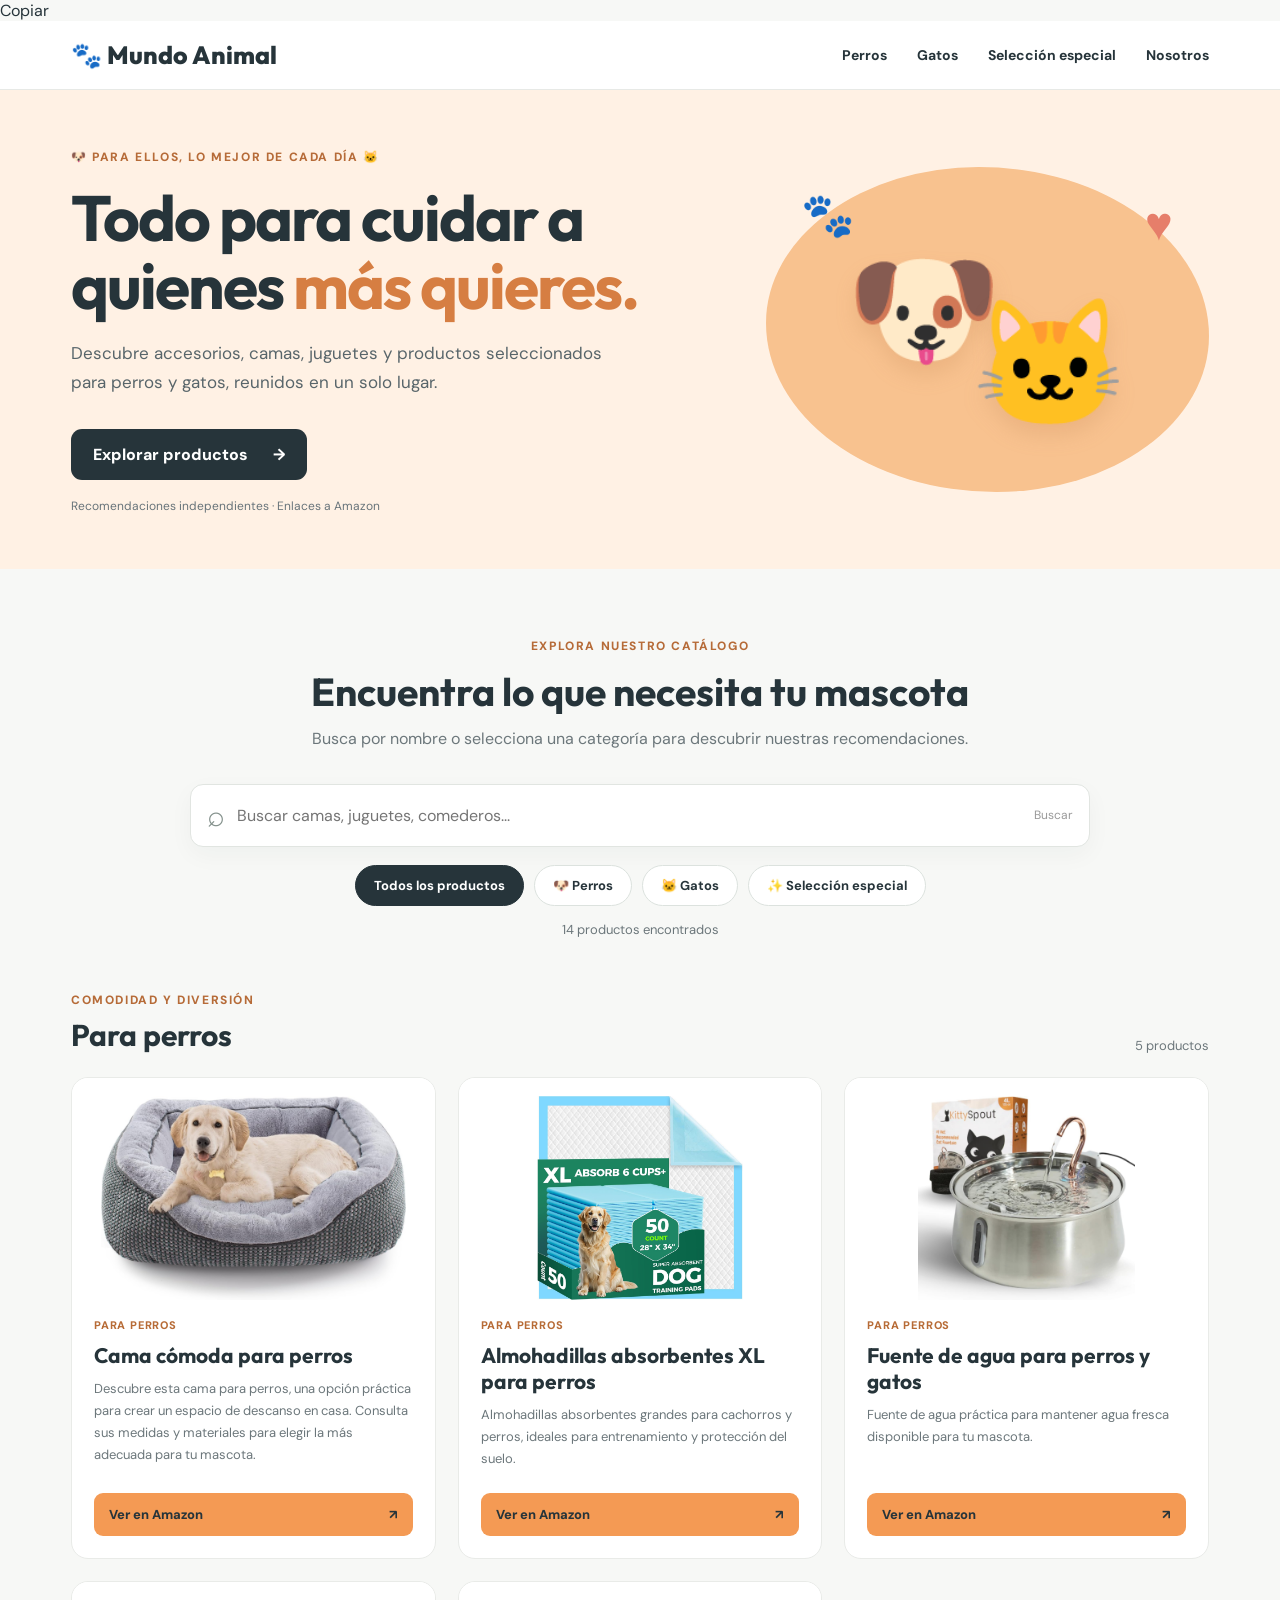
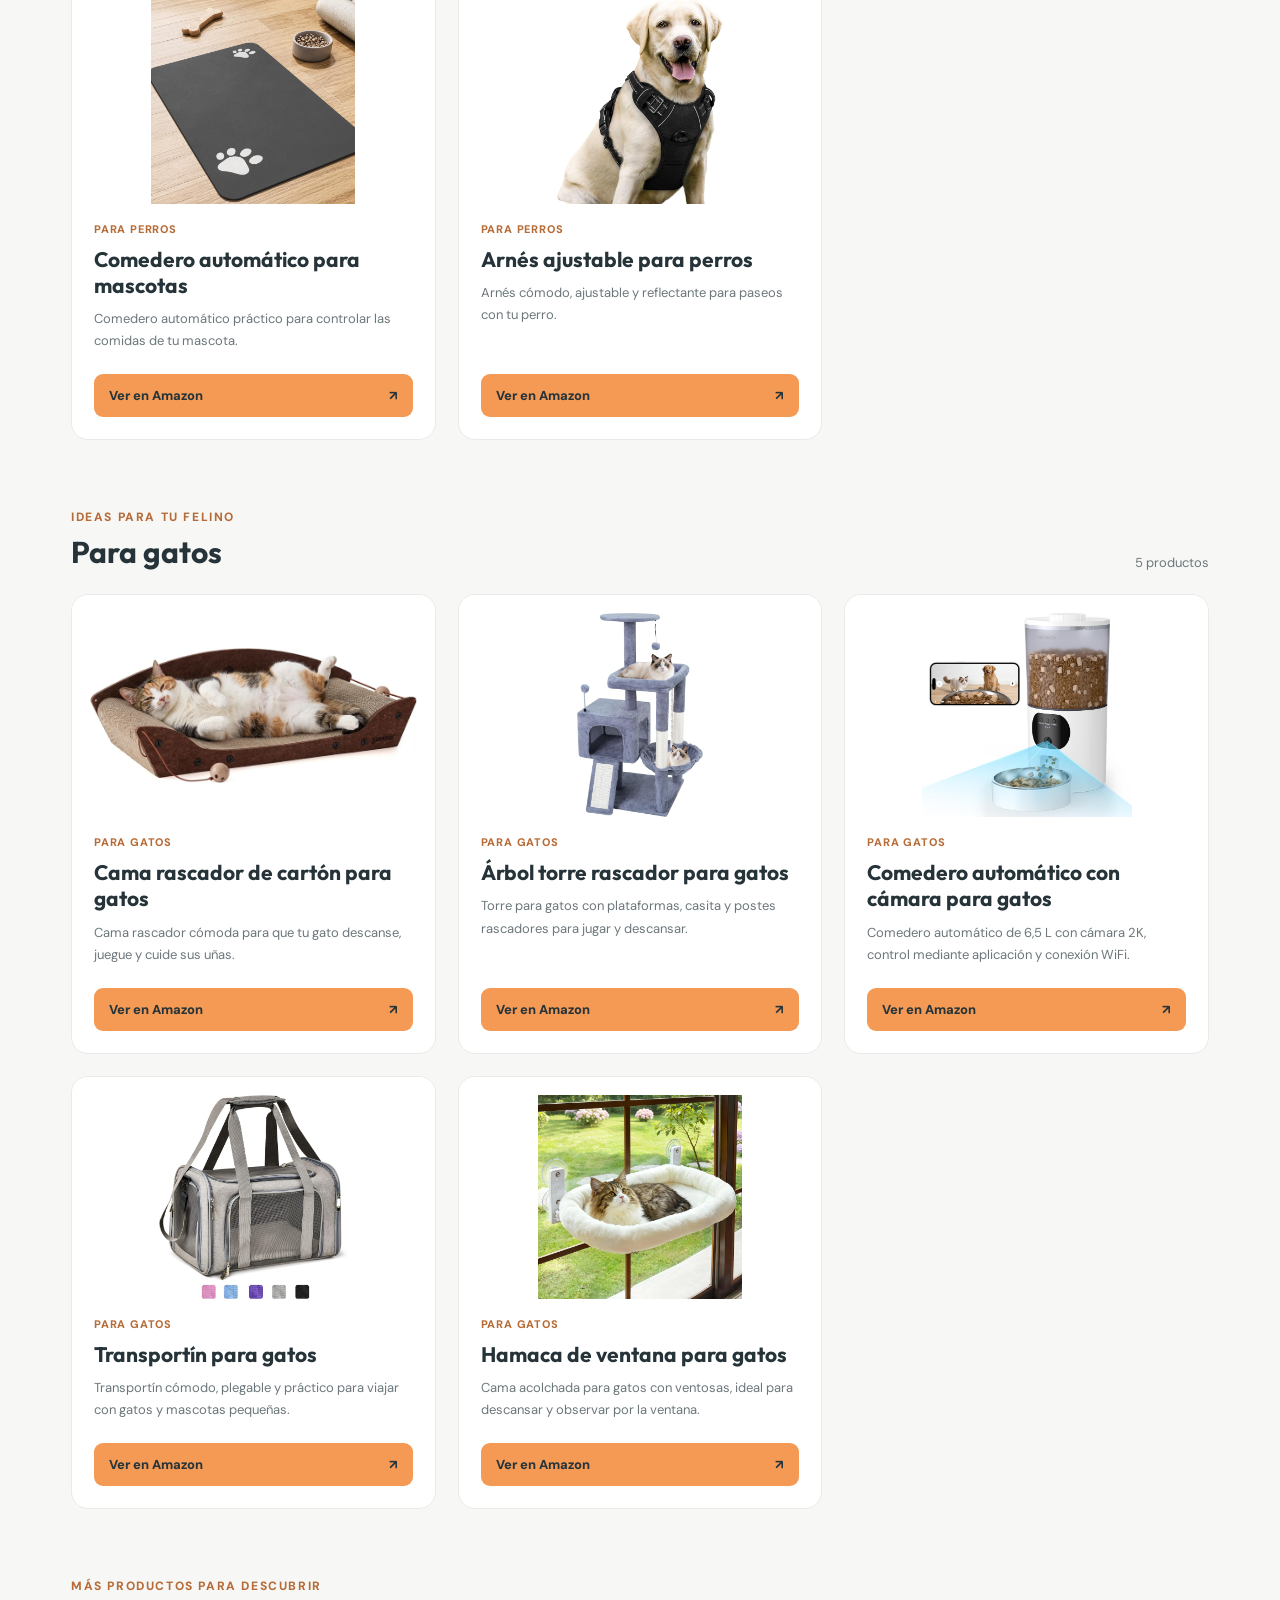
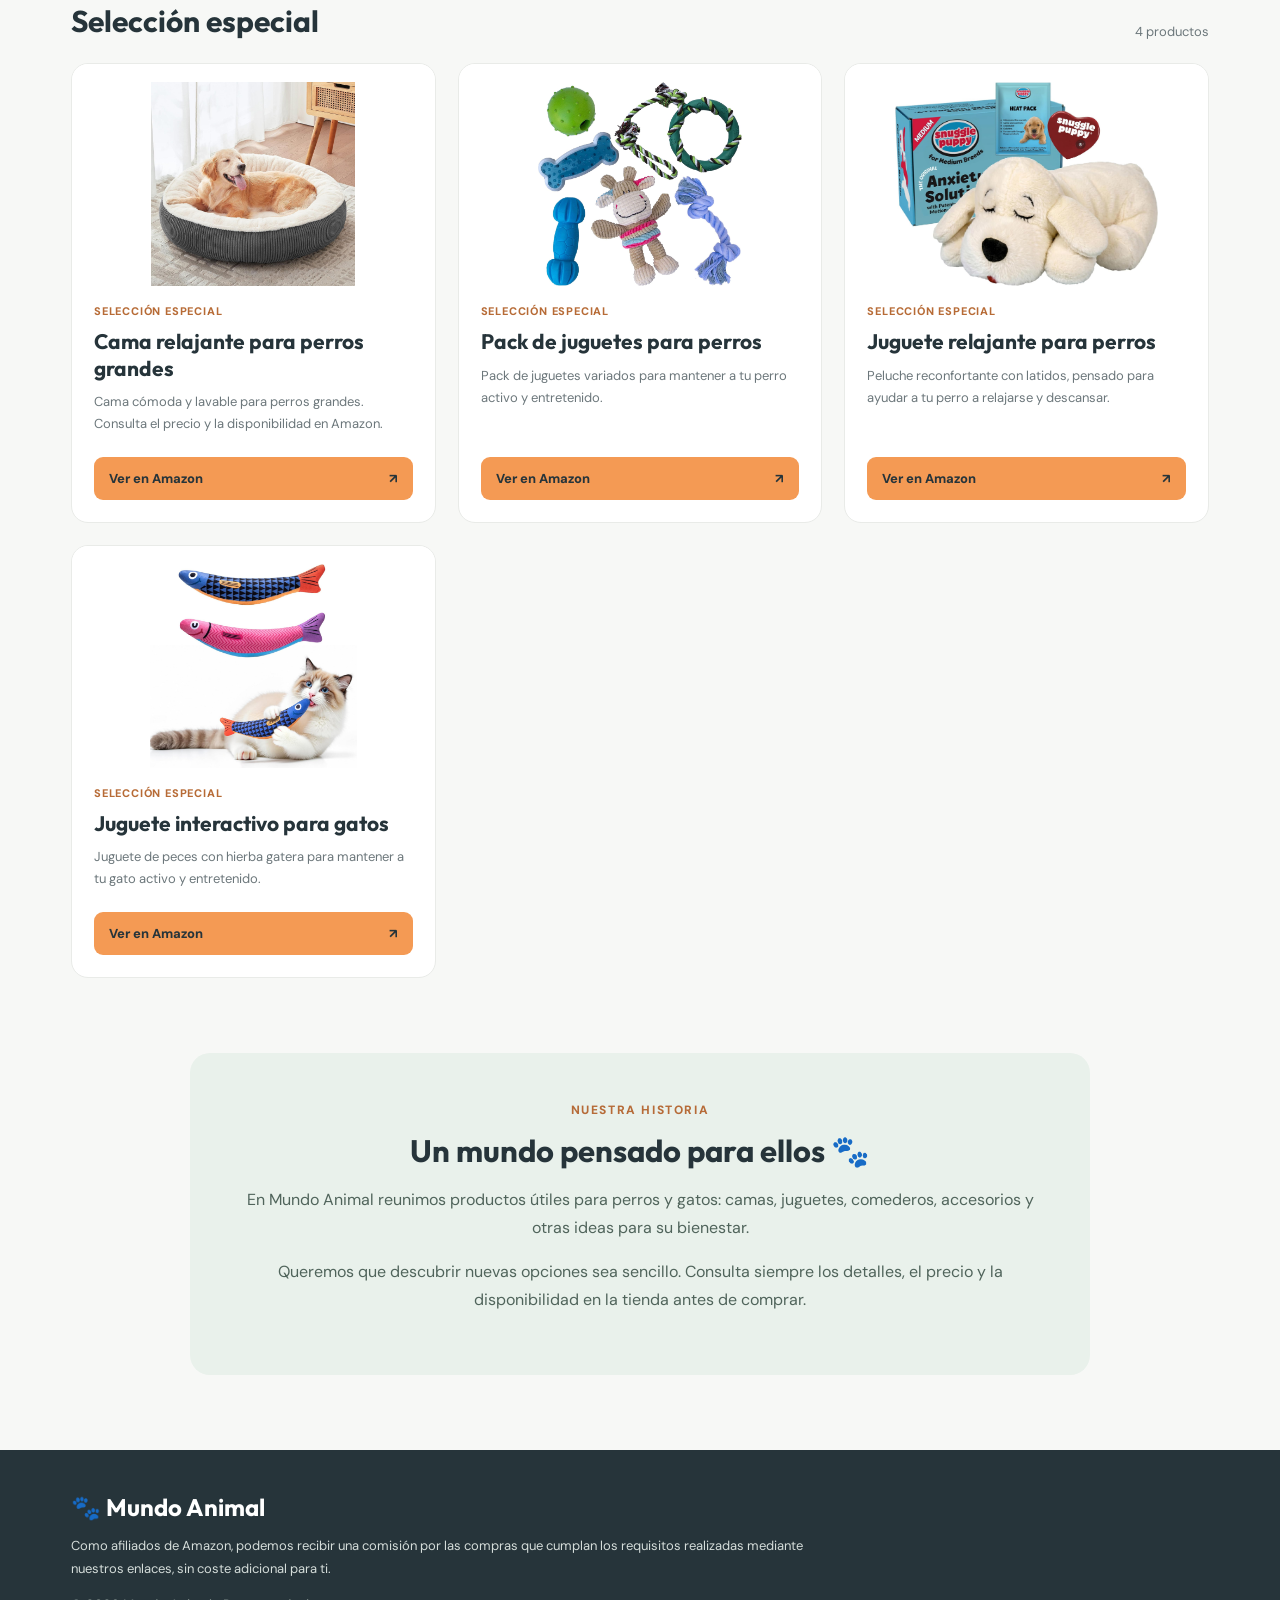
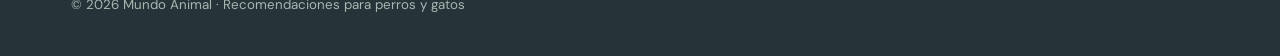
==== index.html @ 99395de1 "Update page title for SEO optimization 6" ====
<!DOCTYPE html>
<html lang="es">
<head>
<meta charset="UTF-8">
<meta name="viewport" content="width=device-width, initial-scale=1.0">
<title>Productos para perros y gatos | Camas, juguetes y accesorios | Mundo Animal</title>
 Copiar
<meta name="robots" content="index, follow">
<meta name="description" content="Mundo Animal: productos recomendados para perros y gatos, accesorios, juguetes, camas y ofertas para mascotas.">
<meta name="google-site-verification" content="ZGW53C4xgLeTNUACWwsv34-fV0DMYqpAunyvZSnNLhA">
<link rel="stylesheet" href="style.css">
<script src="script.js" defer></script>
</head>
<body>
<header class="cabecera"><div class="cabecera-interior"><a class="marca" href="#inicio" aria-label="Mundo Animal, inicio">🐾 <span>Mundo Animal</span></a><nav aria-label="Navegación principal"><a href="#perros">Perros</a><a href="#gatos">Gatos</a><a href="#ofertas">Selección especial</a><a href="#sobre">Nosotros</a></nav></div></header>
<section class="hero" id="inicio"><div class="hero-interior"><div class="hero-texto"><span class="hero-eyebrow">🐶 Para ellos, lo mejor de cada día 🐱</span><h1>Todo para cuidar a quienes <em>más quieres.</em></h1><p>Descubre accesorios, camas, juguetes y productos seleccionados para perros y gatos, reunidos en un solo lugar.</p><a class="boton-principal" href="#catalogo">Explorar productos <span aria-hidden="true">→</span></a><div class="hero-nota">Recomendaciones independientes · Enlaces a Amazon</div></div><div class="hero-arte" aria-hidden="true"><span class="arte-pata">🐾</span><span class="arte-perro">🐶</span><span class="arte-gato">🐱</span><span class="arte-corazon">♥</span></div></div></section>
<main id="catalogo"><div class="intro-catalogo"><span class="sobrelinea">EXPLORA NUESTRO CATÁLOGO</span><h2>Encuentra lo que necesita tu mascota</h2><p>Busca por nombre o selecciona una categoría para descubrir nuestras recomendaciones.</p></div><div class="buscador-productos"><label class="busqueda-caja" for="buscador"><span aria-hidden="true">⌕</span><input id="buscador" type="search" placeholder="Buscar camas, juguetes, comederos..." autocomplete="off"><span class="atajo">Buscar</span></label><div class="filtros" role="group" aria-label="Filtrar productos"><button type="button" class="activo" data-filtro="todos" aria-pressed="true">Todos los productos</button><button type="button" data-filtro="perros" aria-pressed="false">🐶 Perros</button><button type="button" data-filtro="gatos" aria-pressed="false">🐱 Gatos</button><button type="button" data-filtro="ofertas" aria-pressed="false">✨ Selección especial</button></div><p class="resultados" id="resultados" aria-live="polite"></p></div><div id="sin-resultados" class="sin-resultados" hidden><strong>No encontramos productos con esa búsqueda.</strong><p>Prueba otra palabra o selecciona «Todos los productos».</p></div>
<section id="perros" class="catalogo-seccion"><div class="seccion-titulo"><div><span class="sobrelinea">Comodidad y diversión</span><h2>Para perros</h2></div><span class="seccion-cantidad">5 productos</span></div><div class="productos"><article class="producto" data-categoria="perros"><div class="producto-imagen"><img src="71UWPGl3COL._AC_SL1500_.jpg" alt="Cama cómoda para perros" loading="lazy"></div><div class="producto-contenido"><span class="etiqueta">Para perros</span><h3>Cama cómoda para perros</h3><p>Descubre esta cama para perros, una opción práctica para crear un espacio de descanso en casa. Consulta sus medidas y materiales para elegir la más adecuada para tu mascota.</p><a class="producto-enlace" href="https://link.amazon/B0eOrAv46" target="_blank" rel="noopener noreferrer nofollow sponsored">Ver en Amazon <span aria-hidden="true">↗</span></a></div></article>
<article class="producto" data-categoria="perros"><div class="producto-imagen"><img src="almohadillas-perro.jpg" alt="Almohadillas absorbentes XL para perros" loading="lazy"></div><div class="producto-contenido"><span class="etiqueta">Para perros</span><h3>Almohadillas absorbentes XL para perros</h3><p>Almohadillas absorbentes grandes para cachorros y perros, ideales para entrenamiento y protección del suelo.</p><a class="producto-enlace" href="https://link.amazon/B043RqDm8" target="_blank" rel="noopener noreferrer nofollow sponsored">Ver en Amazon <span aria-hidden="true">↗</span></a></div></article>
<article class="producto" data-categoria="perros"><div class="producto-imagen"><img src="fuente-agua.jpg" alt="Fuente de agua para perros y gatos" loading="lazy"></div><div class="producto-contenido"><span class="etiqueta">Para perros</span><h3>Fuente de agua para perros y gatos</h3><p>Fuente de agua práctica para mantener agua fresca disponible para tu mascota.</p><a class="producto-enlace" href="https://link.amazon/B0igBmXQq" target="_blank" rel="noopener noreferrer nofollow sponsored">Ver en Amazon <span aria-hidden="true">↗</span></a></div></article>
<article class="producto" data-categoria="perros"><div class="producto-imagen"><img src="comedero-automatico.jpg" alt="Comedero automático para mascotas" loading="lazy"></div><div class="producto-contenido"><span class="etiqueta">Para perros</span><h3>Comedero automático para mascotas</h3><p>Comedero automático práctico para controlar las comidas de tu mascota.</p><a class="producto-enlace" href="https://link.amazon/B0bk8J5Bl" target="_blank" rel="noopener noreferrer nofollow sponsored">Ver en Amazon <span aria-hidden="true">↗</span></a></div></article>
<article class="producto" data-categoria="perros"><div class="producto-imagen"><img src="arnes-perro.jpg" alt="Arnés ajustable para perros" loading="lazy"></div><div class="producto-contenido"><span class="etiqueta">Para perros</span><h3>Arnés ajustable para perros</h3><p>Arnés cómodo, ajustable y reflectante para paseos con tu perro.</p><a class="producto-enlace" href="https://link.amazon/B0dNyQcT6" target="_blank" rel="noopener noreferrer nofollow sponsored">Ver en Amazon <span aria-hidden="true">↗</span></a></div></article></div></section>
<section id="gatos" class="catalogo-seccion"><div class="seccion-titulo"><div><span class="sobrelinea">Ideas para tu felino</span><h2>Para gatos</h2></div><span class="seccion-cantidad">5 productos</span></div><div class="productos"><article class="producto" data-categoria="gatos"><div class="producto-imagen"><img src="rascador-gato.jpg" alt="Cama rascador de cartón para gatos" loading="lazy"></div><div class="producto-contenido"><span class="etiqueta">Para gatos</span><h3>Cama rascador de cartón para gatos</h3><p>Cama rascador cómoda para que tu gato descanse, juegue y cuide sus uñas.</p><a class="producto-enlace" href="https://www.amazon.com/dp/B0F8B4TSG2?tag=mundoanimalwe-20" target="_blank" rel="noopener noreferrer nofollow sponsored">Ver en Amazon <span aria-hidden="true">↗</span></a></div></article>
<article class="producto" data-categoria="gatos"><div class="producto-imagen"><img src="torre-gato.jpg" alt="Árbol torre rascador para gatos" loading="lazy"></div><div class="producto-contenido"><span class="etiqueta">Para gatos</span><h3>Árbol torre rascador para gatos</h3><p>Torre para gatos con plataformas, casita y postes rascadores para jugar y descansar.</p><a class="producto-enlace" href="https://link.amazon/B07SmdQe1" target="_blank" rel="noopener noreferrer nofollow sponsored">Ver en Amazon <span aria-hidden="true">↗</span></a></div></article>
<article class="producto" data-categoria="gatos"><div class="producto-imagen"><img src="comedero-camara.jpg" alt="Comedero automático con cámara para gatos" loading="lazy"></div><div class="producto-contenido"><span class="etiqueta">Para gatos</span><h3>Comedero automático con cámara para gatos</h3><p>Comedero automático de 6,5 L con cámara 2K, control mediante aplicación y conexión WiFi.</p><a class="producto-enlace" href="https://link.amazon/B0eqc5LRF" target="_blank" rel="noopener noreferrer nofollow sponsored">Ver en Amazon <span aria-hidden="true">↗</span></a></div></article>
<article class="producto" data-categoria="gatos"><div class="producto-imagen"><img src="Transportín para gatos.jpg" alt="Transportín para gatos" loading="lazy"></div><div class="producto-contenido"><span class="etiqueta">Para gatos</span><h3>Transportín para gatos</h3><p>Transportín cómodo, plegable y práctico para viajar con gatos y mascotas pequeñas.</p><a class="producto-enlace" href="https://link.amazon/B0a7KFEde" target="_blank" rel="noopener noreferrer nofollow sponsored">Ver en Amazon <span aria-hidden="true">↗</span></a></div></article>
<article class="producto" data-categoria="gatos"><div class="producto-imagen"><img src="AMOSIJOY_Percha_para_gatos.jpg" alt="Hamaca de ventana para gatos" loading="lazy"></div><div class="producto-contenido"><span class="etiqueta">Para gatos</span><h3>Hamaca de ventana para gatos</h3><p>Cama acolchada para gatos con ventosas, ideal para descansar y observar por la ventana.</p><a class="producto-enlace" href="https://link.amazon/B04p9nhVA" target="_blank" rel="noopener noreferrer nofollow sponsored">Ver en Amazon <span aria-hidden="true">↗</span></a></div></article></div></section>
<section id="ofertas" class="catalogo-seccion"><div class="seccion-titulo"><div><span class="sobrelinea">Más productos para descubrir</span><h2>Selección especial</h2></div><span class="seccion-cantidad">4 productos</span></div><div class="productos"><article class="producto" data-categoria="ofertas"><div class="producto-imagen"><img src="oferta-cama-perro.jpg" alt="Cama relajante para perros grandes" loading="lazy"></div><div class="producto-contenido"><span class="etiqueta">Selección especial</span><h3>Cama relajante para perros grandes</h3><p>Cama cómoda y lavable para perros grandes. Consulta el precio y la disponibilidad en Amazon.</p><a class="producto-enlace" href="https://link.amazon/B03oeMdpt" target="_blank" rel="noopener noreferrer nofollow sponsored">Ver en Amazon <span aria-hidden="true">↗</span></a></div></article>
<article class="producto" data-categoria="ofertas"><div class="producto-imagen"><img src="oferta-2.jpg" alt="Pack de juguetes para perros" loading="lazy"></div><div class="producto-contenido"><span class="etiqueta">Selección especial</span><h3>Pack de juguetes para perros</h3><p>Pack de juguetes variados para mantener a tu perro activo y entretenido.</p><a class="producto-enlace" href="https://link.amazon/B03WRQx34" target="_blank" rel="noopener noreferrer nofollow sponsored">Ver en Amazon <span aria-hidden="true">↗</span></a></div></article>
<article class="producto" data-categoria="ofertas"><div class="producto-imagen"><img src="juguete-relajante-perro.jpg" alt="Juguete relajante para perros" loading="lazy"></div><div class="producto-contenido"><span class="etiqueta">Selección especial</span><h3>Juguete relajante para perros</h3><p>Peluche reconfortante con latidos, pensado para ayudar a tu perro a relajarse y descansar.</p><a class="producto-enlace" href="https://link.amazon/B0eAyB4AI" target="_blank" rel="noopener noreferrer nofollow sponsored">Ver en Amazon <span aria-hidden="true">↗</span></a></div></article>
<article class="producto" data-categoria="ofertas"><div class="producto-imagen"><img src="juguete-peces-gato.jpg" alt="Juguete interactivo para gatos" loading="lazy"></div><div class="producto-contenido"><span class="etiqueta">Selección especial</span><h3>Juguete interactivo para gatos</h3><p>Juguete de peces con hierba gatera para mantener a tu gato activo y entretenido.</p><a class="producto-enlace" href="https://link.amazon/B0hUN5H7m" target="_blank" rel="noopener noreferrer nofollow sponsored">Ver en Amazon <span aria-hidden="true">↗</span></a></div></article></div></section>
<section id="sobre" class="sobre"><span class="sobrelinea">NUESTRA HISTORIA</span><h2>Un mundo pensado para ellos 🐾</h2><p>En Mundo Animal reunimos productos útiles para perros y gatos: camas, juguetes, comederos, accesorios y otras ideas para su bienestar.</p><p>Queremos que descubrir nuevas opciones sea sencillo. Consulta siempre los detalles, el precio y la disponibilidad en la tienda antes de comprar.</p></section></main>
<footer><div class="pie-interior"><strong>🐾 Mundo Animal</strong><p>Como afiliados de Amazon, podemos recibir una comisión por las compras que cumplan los requisitos realizadas mediante nuestros enlaces, sin coste adicional para ti.</p><small>© 2026 Mundo Animal · Recomendaciones para perros y gatos</small></div></footer>
</body></html>
---- style.css ----
@import url('https://fonts.googleapis.com/css2?family=DM+Sans:wght@400;500;600;700;800&family=Outfit:wght@400;500;600;700;800&display=swap');
:root{--naranja:#f49a54;--oscuro:#26343a;--muted:#6c777b;--fondo:#f7f8f6;--linea:#e7e9e6;--verde:#315e50}*{box-sizing:border-box}html{scroll-behavior:smooth}body{margin:0;font-family:'DM Sans',Arial,sans-serif;background:var(--fondo);color:var(--oscuro)}a{color:inherit}.cabecera{background:#fff;border-bottom:1px solid var(--linea);position:sticky;top:0;z-index:20}.cabecera-interior{max-width:1190px;margin:auto;padding:18px 26px;display:flex;align-items:center;justify-content:space-between;gap:20px}.marca{text-decoration:none;font-family:Outfit,Arial,sans-serif;font-size:25px;font-weight:800;white-space:nowrap}.cabecera nav{display:flex;gap:30px;flex-wrap:wrap}.cabecera nav a{text-decoration:none;font-size:14px;font-weight:700}.cabecera nav a:hover{color:#c86e32}.hero{background:#fff1e4;overflow:hidden}.hero-interior{max-width:1190px;margin:auto;min-height:440px;padding:55px 26px;display:grid;grid-template-columns:1.2fr .8fr;align-items:center;gap:30px}.hero-eyebrow,.sobrelinea{color:#b66b38;font-size:12px;font-weight:800;letter-spacing:1.6px;text-transform:uppercase}.hero h1{font-family:Outfit,Arial,sans-serif;font-size:clamp(40px,5vw,66px);line-height:1.07;letter-spacing:-2px;margin:18px 0}.hero h1 em{color:#d67e42;font-style:normal}.hero-texto>p{font-size:17px;line-height:1.7;color:#58656a;max-width:570px}.boton-principal{display:inline-flex;gap:25px;align-items:center;background:var(--oscuro);color:#fff;text-decoration:none;padding:15px 22px;border-radius:11px;font-weight:800;margin-top:15px}.boton-principal:hover{background:var(--verde)}.hero-nota{font-size:12px;color:#68747a;margin-top:18px}.hero-arte{height:325px;position:relative;border-radius:48% 52% 48% 52%;background:#f8c28f;display:flex;justify-content:center;align-items:center}.arte-perro,.arte-gato{font-size:125px;filter:drop-shadow(0 12px 10px #bd7c4b33)}.arte-gato{margin-left:-30px;transform:translateY(35px)}.arte-perro{transform:translateY(-20px)}.arte-pata{position:absolute;left:35px;top:20px;font-size:43px}.arte-corazon{position:absolute;right:36px;top:26px;font-size:47px;color:#e67e6a}main{max-width:1190px;padding:65px 26px 75px;margin:auto}.intro-catalogo{text-align:center}.intro-catalogo h2{font-family:Outfit,Arial,sans-serif;font-size:clamp(28px,4vw,39px);margin:12px 0}.intro-catalogo p{color:var(--muted);margin:0}.buscador-productos{max-width:900px;margin:35px auto 50px}.busqueda-caja{display:flex;align-items:center;gap:12px;padding:8px 16px;background:#fff;border:1px solid #e1e5e1;border-radius:13px;box-shadow:0 8px 24px #26343a0a}.busqueda-caja>span:first-child{font-size:30px;color:#84918c}.busqueda-caja input{flex:1;min-width:0;border:0;outline:0;font:inherit;padding:12px 0;color:var(--oscuro);background:transparent}.busqueda-caja:focus-within{outline:2px solid #f3ae79}.atajo{font-size:12px;color:#999}.filtros{display:flex;justify-content:center;flex-wrap:wrap;gap:10px;margin-top:18px}.filtros button{border:1px solid #dce2de;background:#fff;border-radius:100px;padding:11px 18px;cursor:pointer;font:700 13px 'DM Sans',Arial,sans-serif;color:var(--oscuro)}.filtros button:hover,.filtros button.activo{background:var(--oscuro);border-color:var(--oscuro);color:white}.resultados{text-align:center;color:var(--muted);font-size:13px;margin:15px 0 0}.catalogo-seccion{margin:50px 0 65px;scroll-margin-top:100px}.seccion-titulo{display:flex;justify-content:space-between;align-items:end;gap:15px;margin-bottom:23px}.seccion-titulo h2{font-family:Outfit,Arial,sans-serif;font-size:30px;margin:7px 0 0}.seccion-cantidad{font-size:13px;color:var(--muted)}.productos{display:grid;grid-template-columns:repeat(3,minmax(0,1fr));gap:22px}.producto{min-width:0;background:#fff;border:1px solid #e9ebe8;border-radius:17px;overflow:hidden;display:flex;flex-direction:column;transition:transform .2s,box-shadow .2s}.producto:hover{transform:translateY(-4px);box-shadow:0 14px 32px #26343a13}.producto-imagen{height:240px;padding:18px;background:#fff;display:flex;align-items:center;justify-content:center}.producto-imagen img{width:100%;height:100%;object-fit:contain}.producto-contenido{padding:0 22px 22px;display:flex;flex-direction:column;flex:1}.etiqueta{font-size:11px;font-weight:800;color:#b76b36;text-transform:uppercase;letter-spacing:.8px}.producto h3{font-family:Outfit,Arial,sans-serif;font-size:21px;line-height:1.25;margin:10px 0}.producto p{font-size:13px;line-height:1.7;color:var(--muted);flex:1;margin:0 0 22px}.producto-enlace{background:var(--naranja);color:#26343a;text-decoration:none;border-radius:9px;padding:13px 15px;font-size:13px;font-weight:800;display:flex;justify-content:space-between;align-items:center}.producto-enlace:hover{background:#e68c47}.sin-resultados{text-align:center;background:#fff;padding:35px;border-radius:14px;margin-bottom:25px}.sin-resultados p{color:var(--muted)}[hidden]{display:none!important}.sobre{scroll-margin-top:110px;background:#e9f1eb;border-radius:20px;padding:45px;max-width:900px;margin:75px auto 0;text-align:center}.sobre h2{font-family:Outfit,Arial,sans-serif;font-size:31px;margin:12px 0}.sobre p{line-height:1.75;color:#50645b}footer{background:#26343a;color:#fff}.pie-interior{max-width:1190px;margin:auto;padding:42px 26px}.pie-interior strong{font-family:Outfit,Arial,sans-serif;font-size:24px}.pie-interior p{max-width:750px;color:#d5ddda;font-size:13px;line-height:1.7}.pie-interior small{color:#a8b6b0}@media(max-width:850px){.productos{grid-template-columns:repeat(2,minmax(0,1fr))}.hero-interior{grid-template-columns:1fr}.hero-arte{display:none}.cabecera-interior{flex-direction:column}.cabecera nav{justify-content:center;gap:15px}}@media(max-width:580px){main{padding:45px 17px}.productos{grid-template-columns:1fr}.hero-interior{padding:48px 22px;min-height:0}.hero h1{letter-spacing:-1px}.cabecera-interior{padding:16px}.cabecera nav a{font-size:12px}.seccion-titulo h2{font-size:25px}.producto-imagen{height:245px}.sobre{padding:30px 20px}.atajo{display:none}}
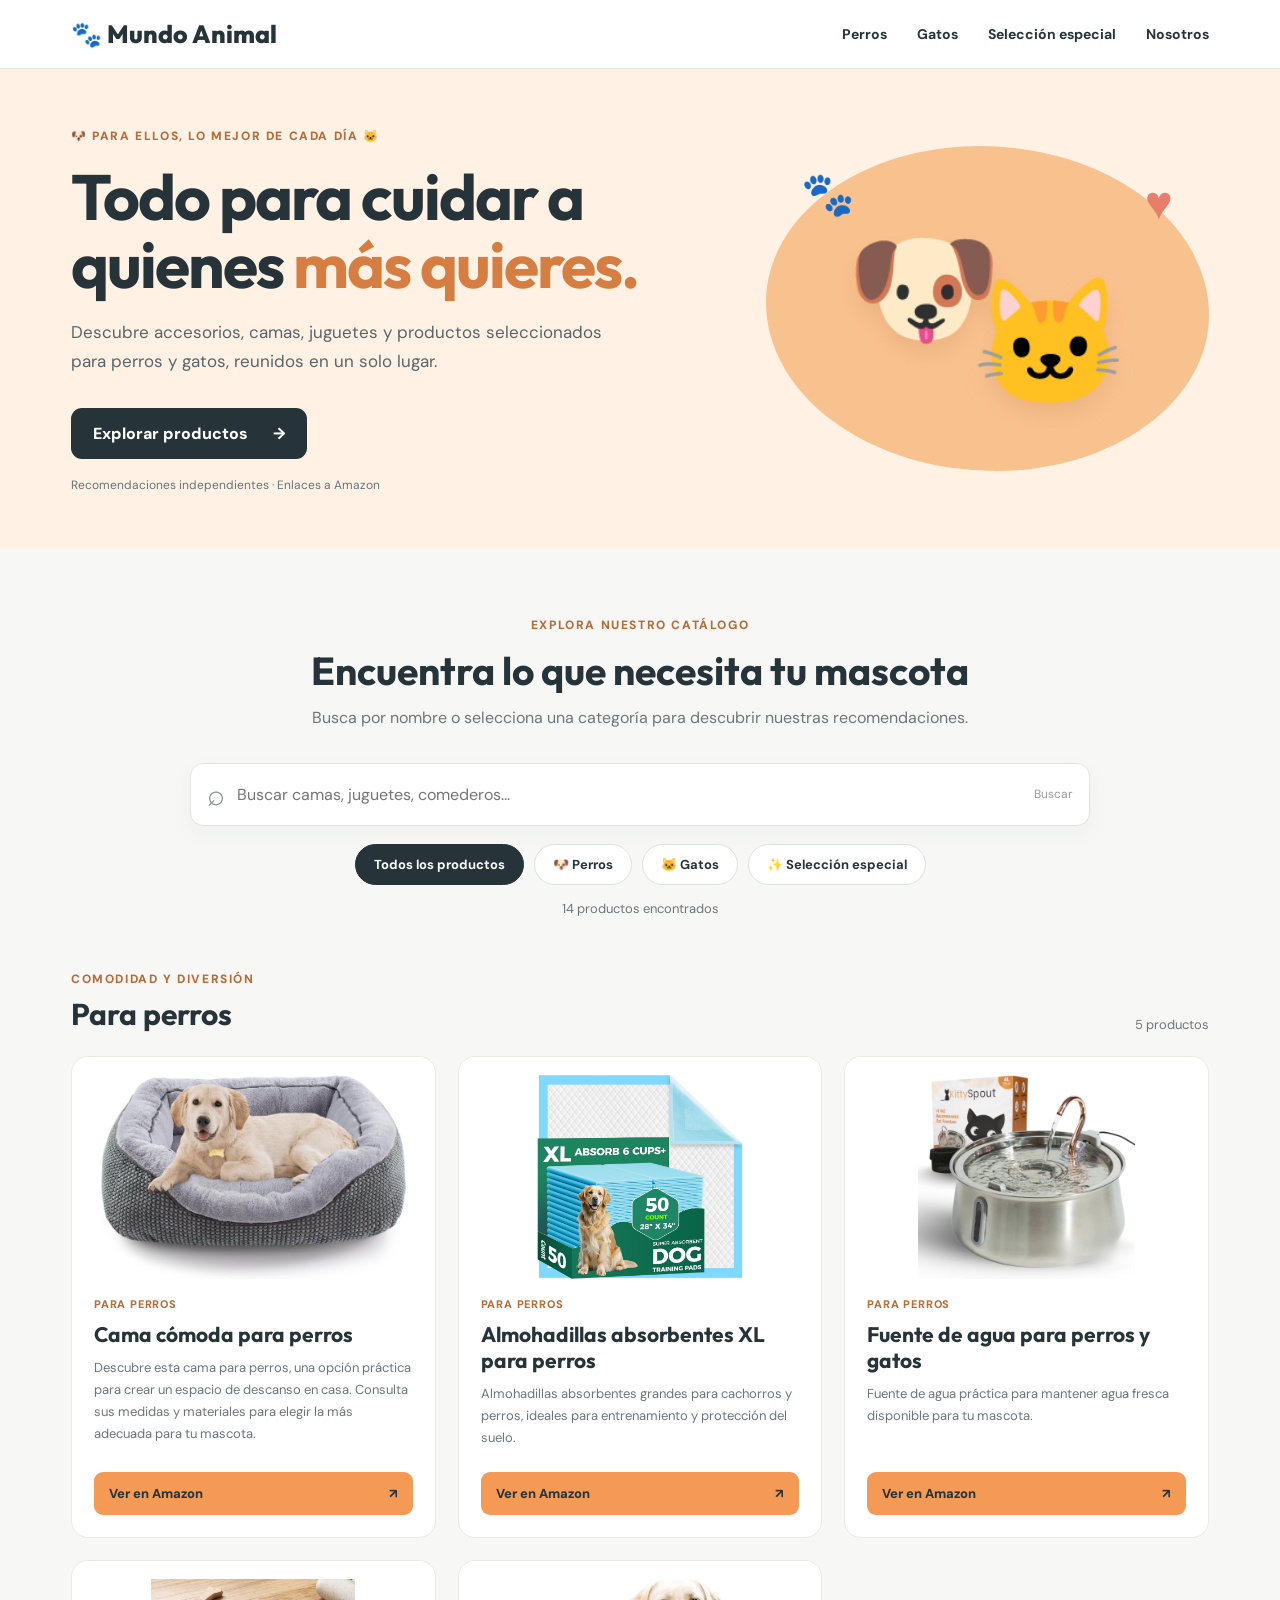
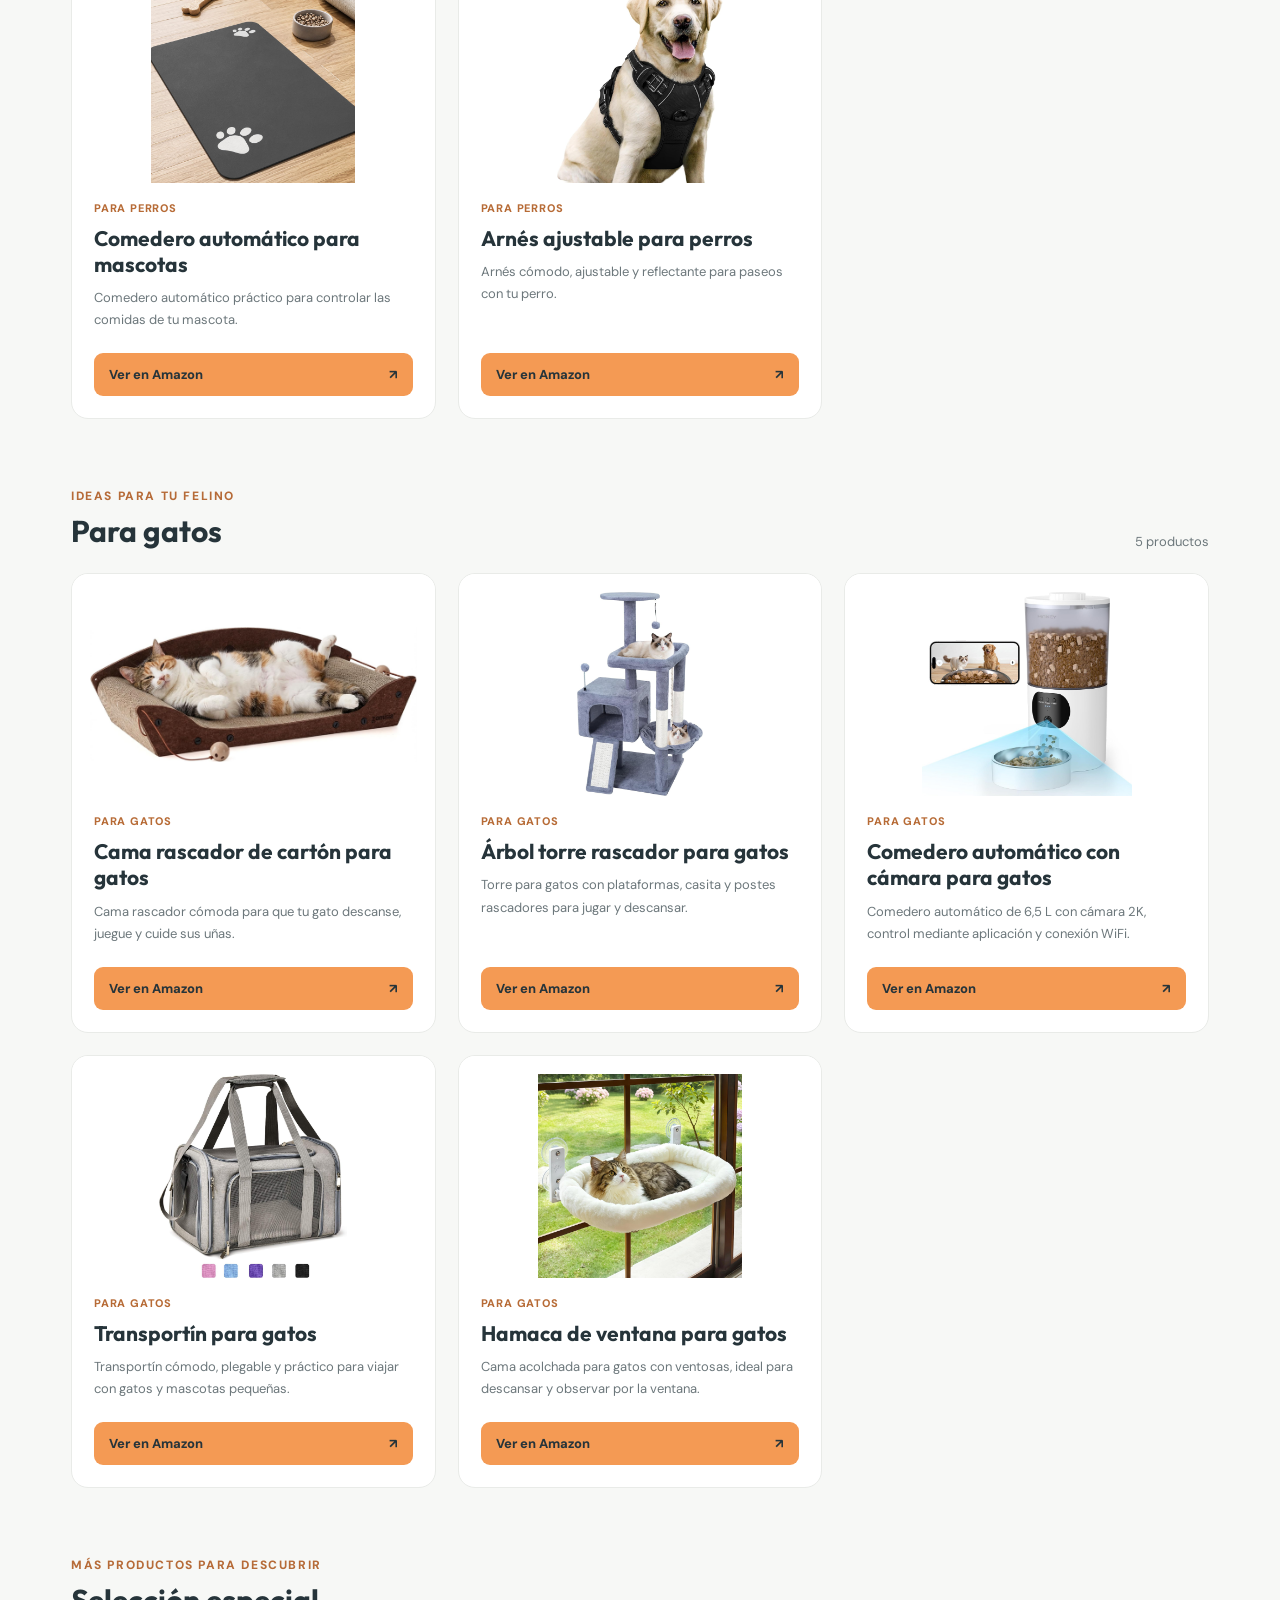
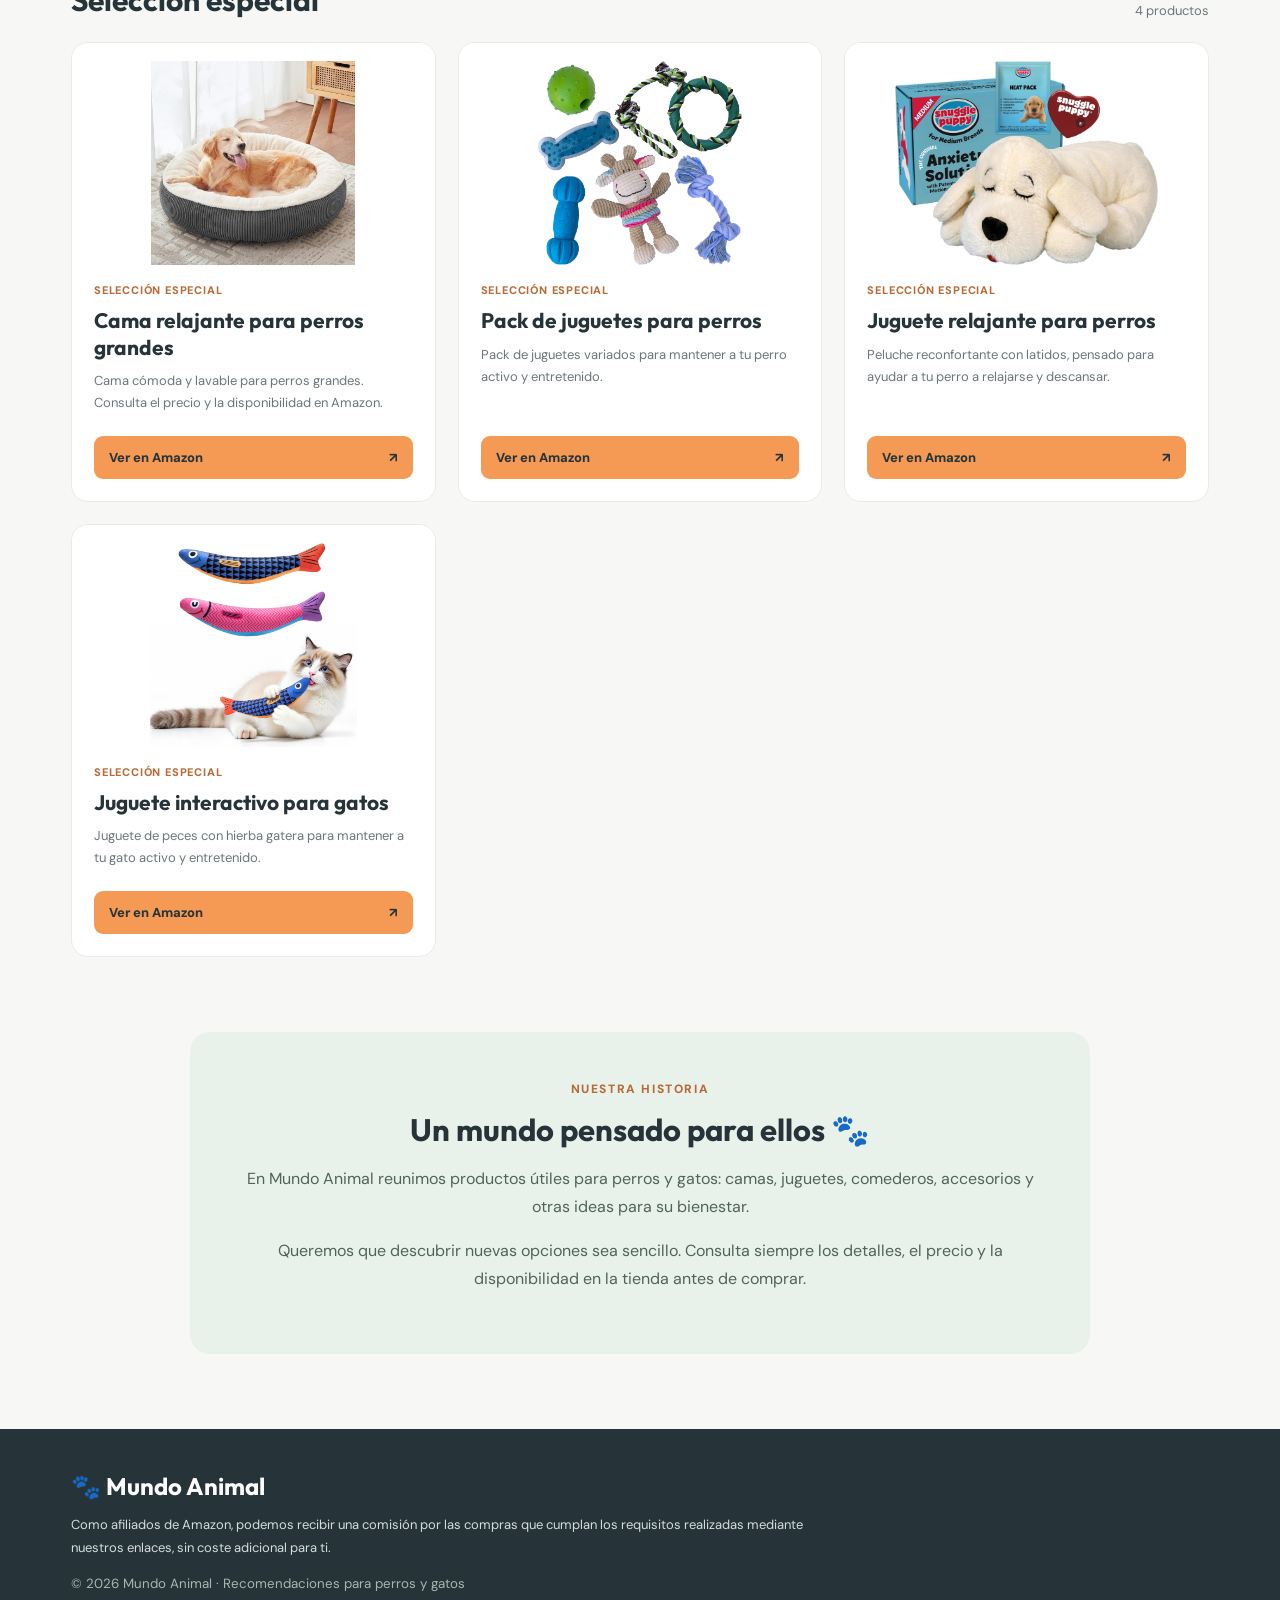
==== commit c95280f3: "Remove 'Copiar' text from index.html" ====
--- a/index.html
+++ b/index.html
@@ -4,9 +4,8 @@
 <meta charset="UTF-8">
 <meta name="viewport" content="width=device-width, initial-scale=1.0">
 <title>Productos para perros y gatos | Camas, juguetes y accesorios | Mundo Animal</title>
- Copiar
 <meta name="robots" content="index, follow">
-<meta name="description" content="Mundo Animal: productos recomendados para perros y gatos, accesorios, juguetes, camas y ofertas para mascotas.">
+<meta name="description" content="Descubre camas, juguetes, rascadores y accesorios para perros y gatos en Mundo Animal. Compara productos recomendados y encuentra opciones en Amazon.">
 <meta name="google-site-verification" content="ZGW53C4xgLeTNUACWwsv34-fV0DMYqpAunyvZSnNLhA">
 <link rel="stylesheet" href="style.css">
 <script src="script.js" defer></script>
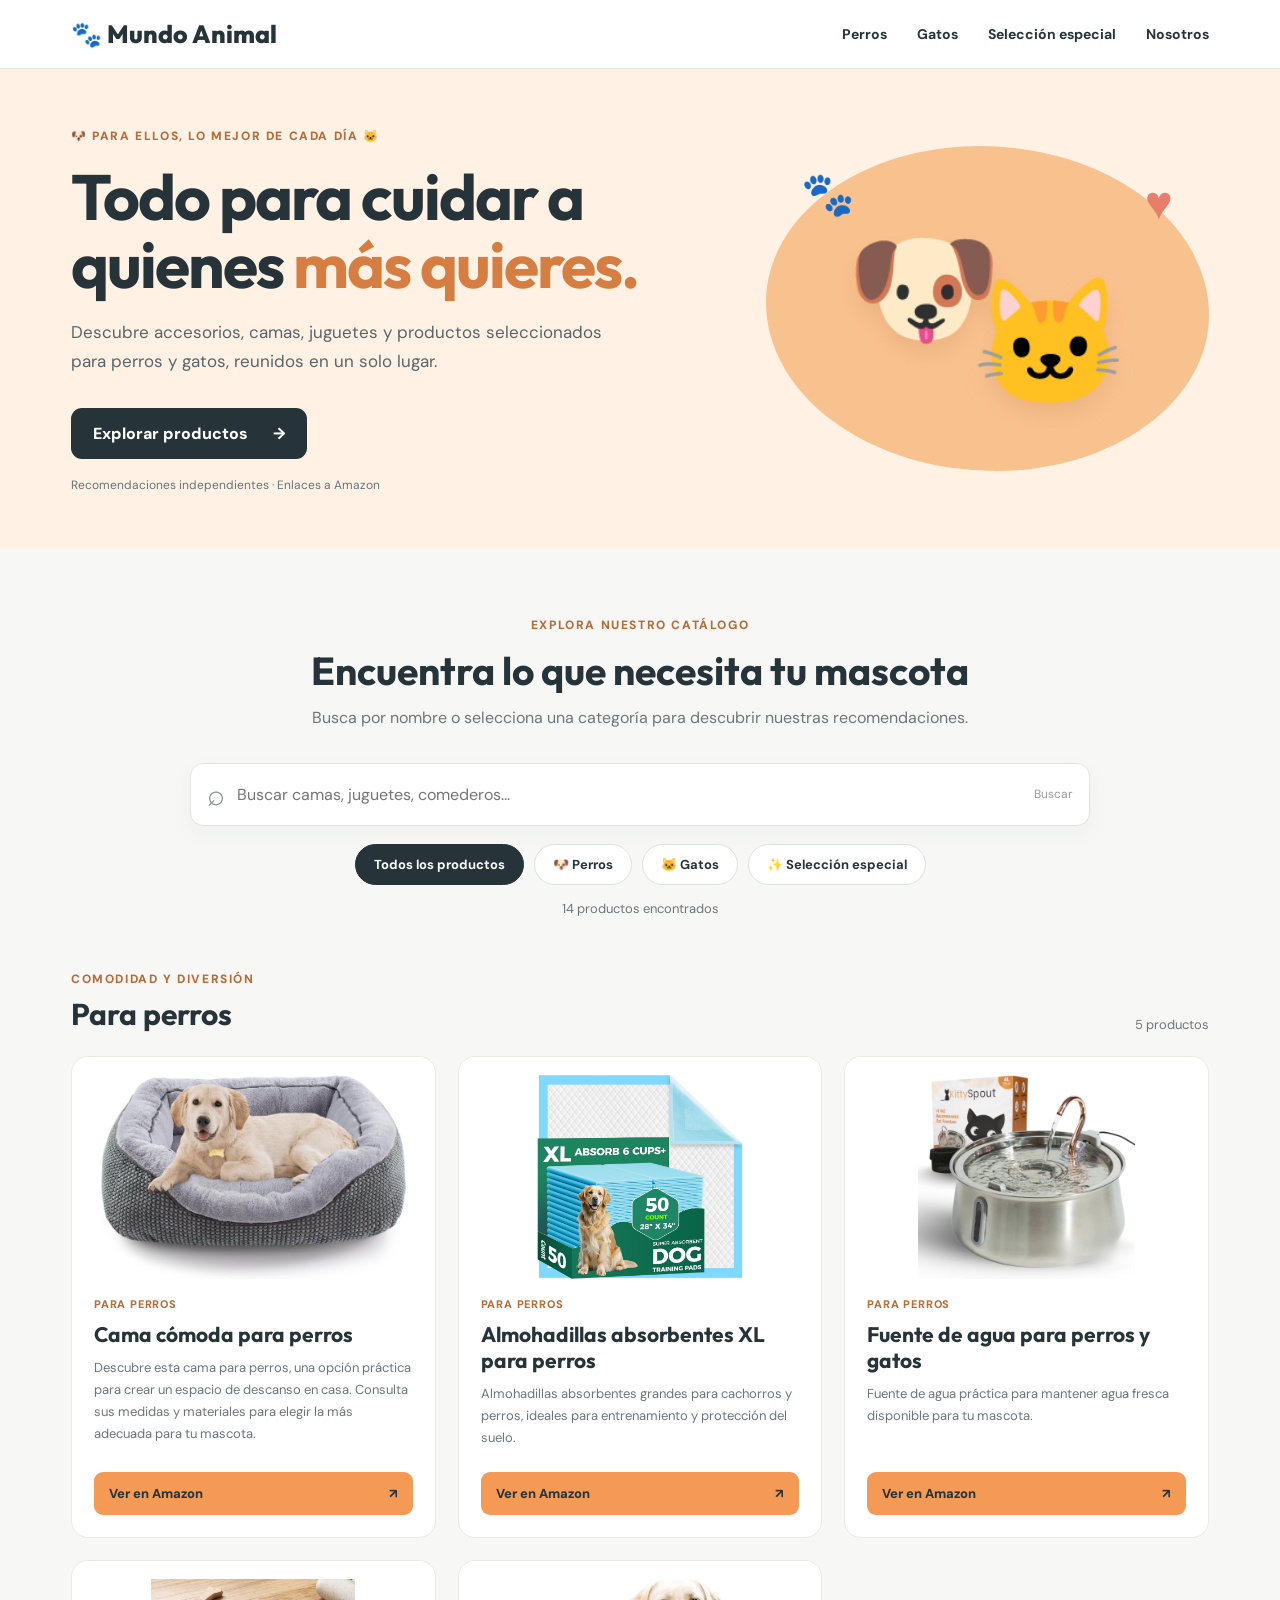
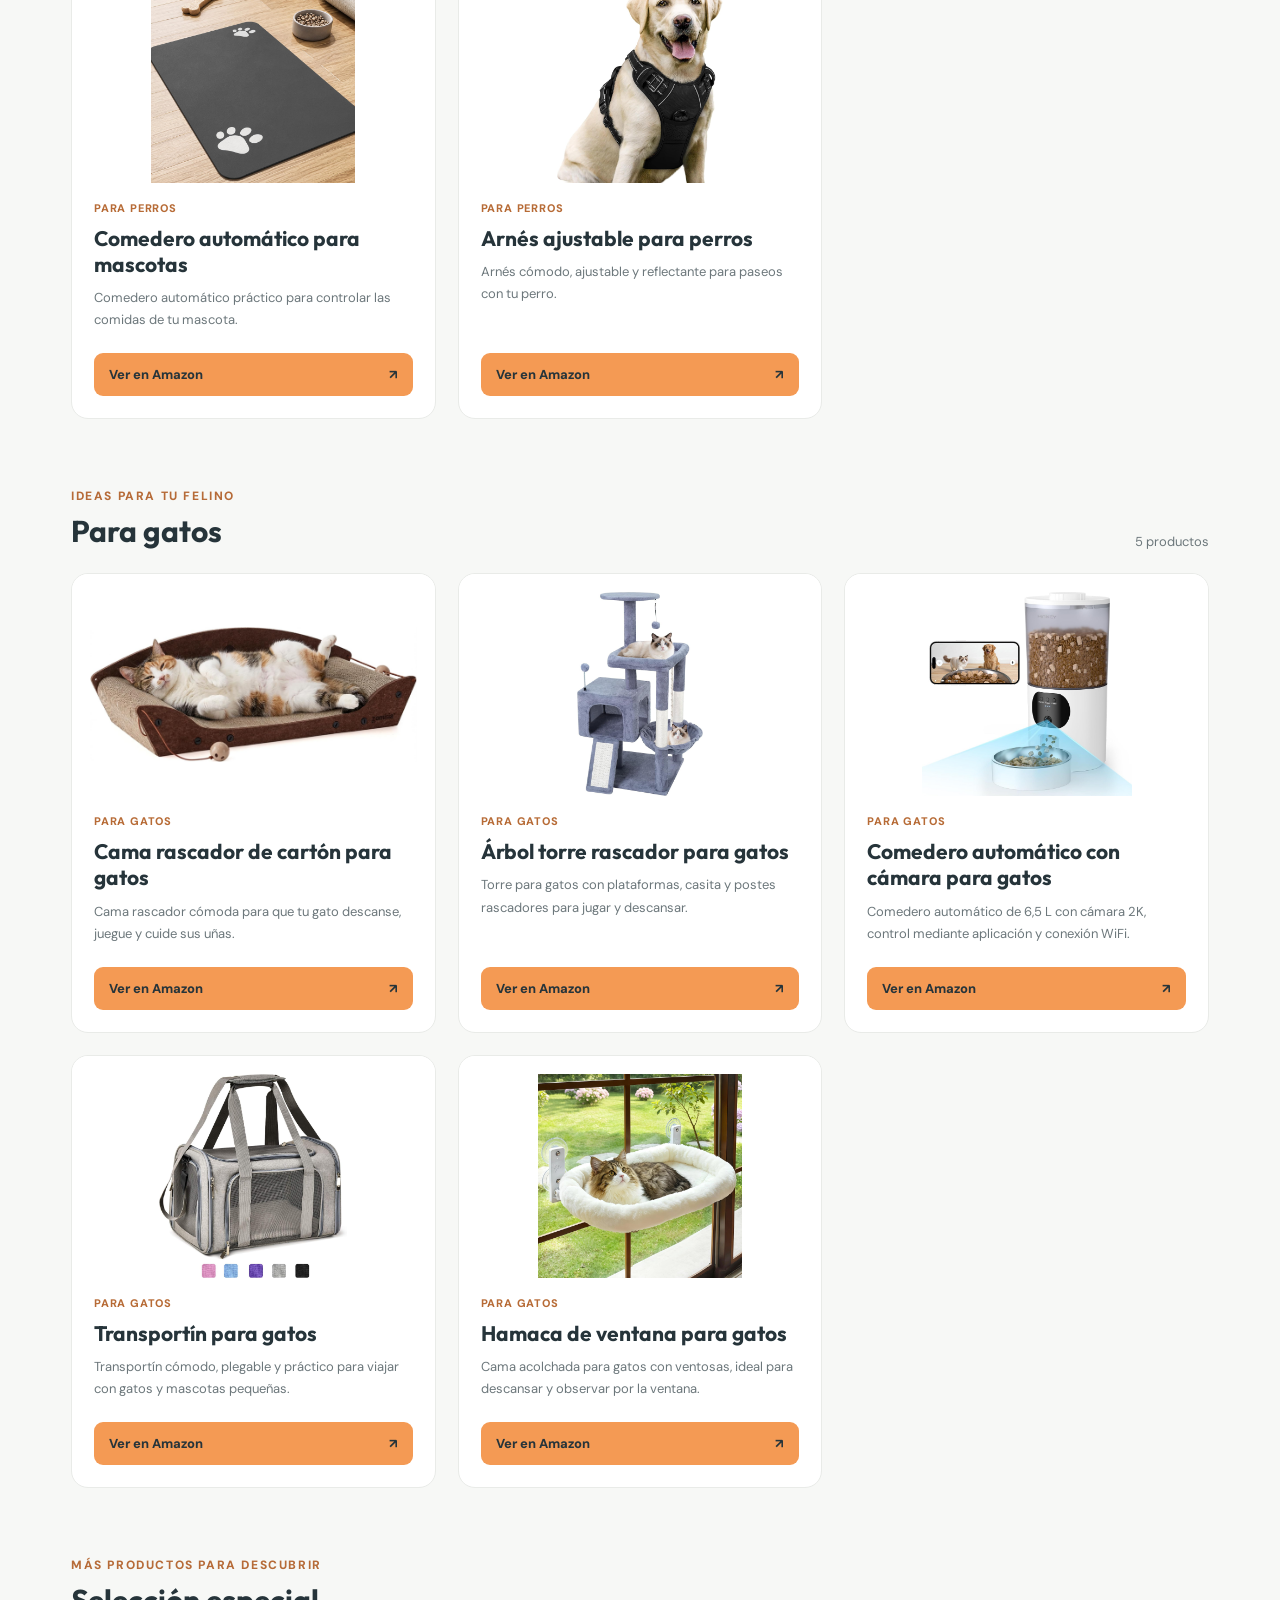
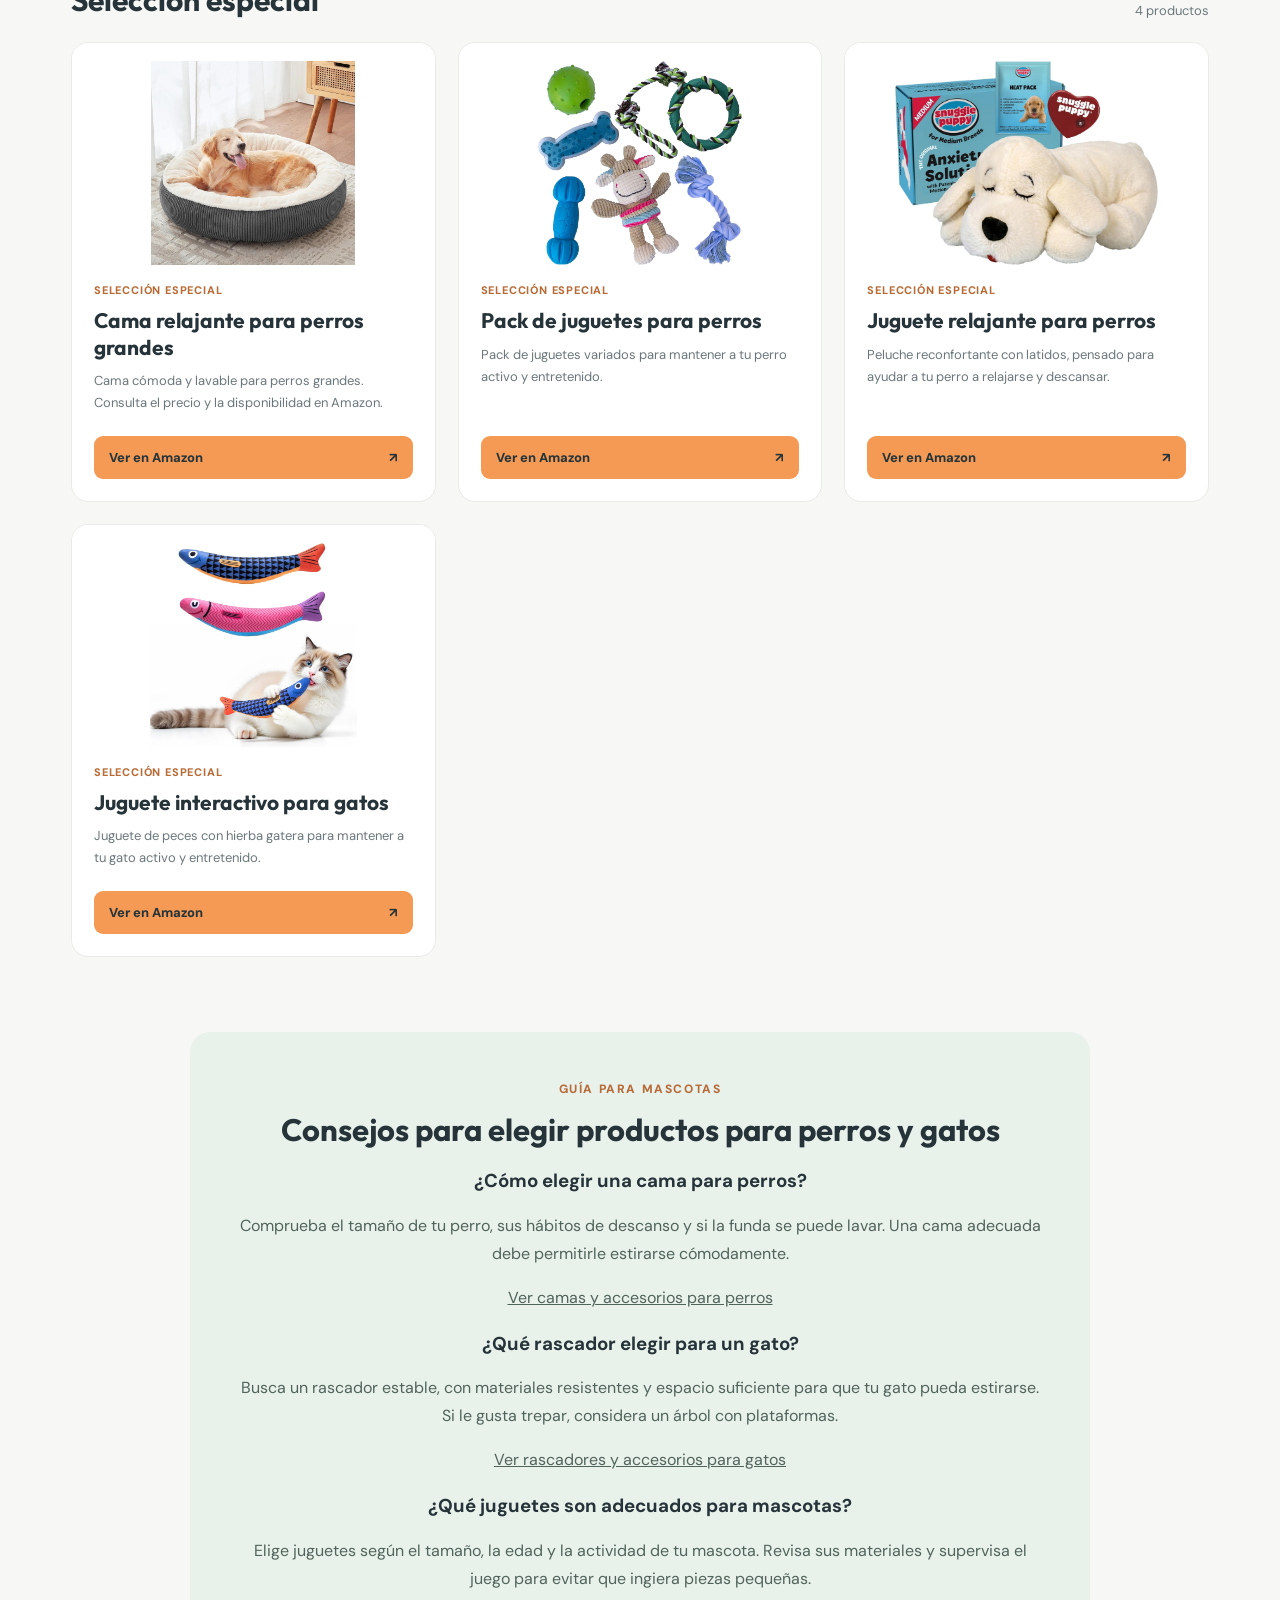
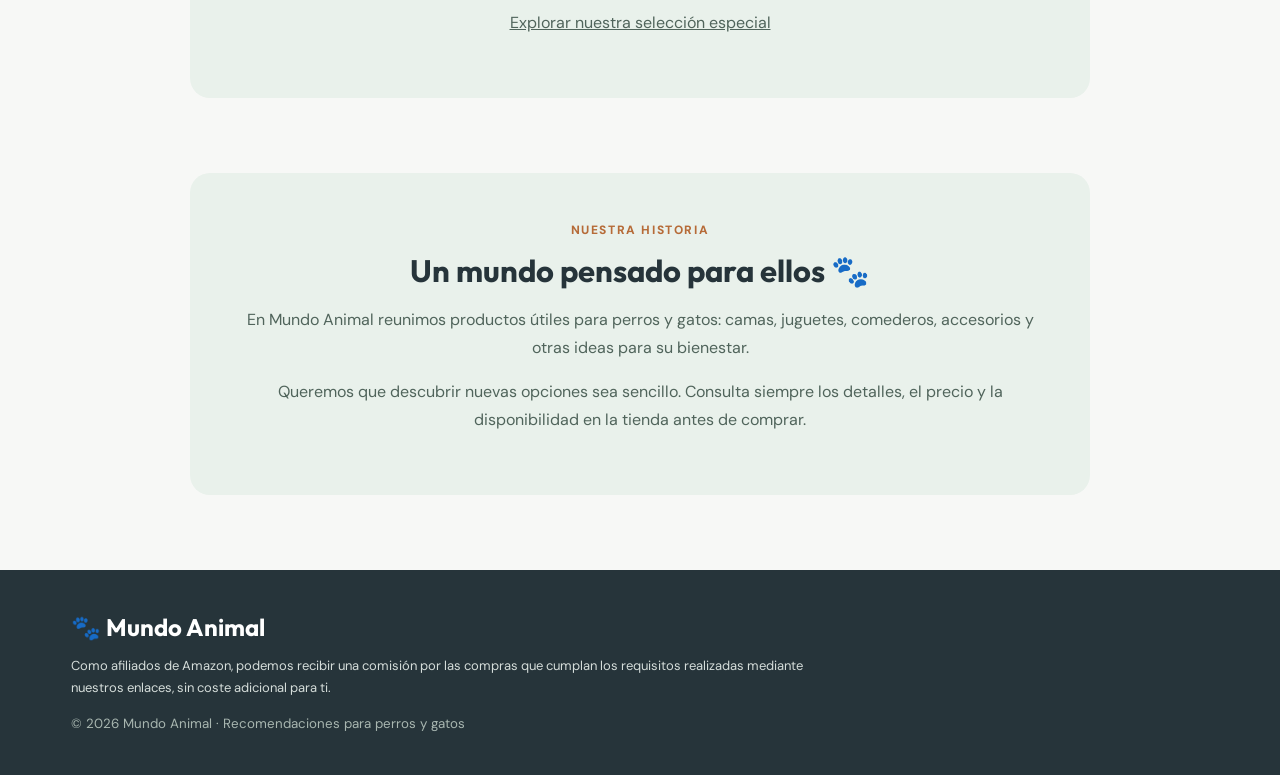
==== commit 521a81ab: "Add pet care tips section to index.html Added a new section with pet care tips for selecting product" ====
--- a/index.html
+++ b/index.html
@@ -28,6 +28,30 @@
 <article class="producto" data-categoria="ofertas"><div class="producto-imagen"><img src="oferta-2.jpg" alt="Pack de juguetes para perros" loading="lazy"></div><div class="producto-contenido"><span class="etiqueta">Selección especial</span><h3>Pack de juguetes para perros</h3><p>Pack de juguetes variados para mantener a tu perro activo y entretenido.</p><a class="producto-enlace" href="https://link.amazon/B03WRQx34" target="_blank" rel="noopener noreferrer nofollow sponsored">Ver en Amazon <span aria-hidden="true">↗</span></a></div></article>
 <article class="producto" data-categoria="ofertas"><div class="producto-imagen"><img src="juguete-relajante-perro.jpg" alt="Juguete relajante para perros" loading="lazy"></div><div class="producto-contenido"><span class="etiqueta">Selección especial</span><h3>Juguete relajante para perros</h3><p>Peluche reconfortante con latidos, pensado para ayudar a tu perro a relajarse y descansar.</p><a class="producto-enlace" href="https://link.amazon/B0eAyB4AI" target="_blank" rel="noopener noreferrer nofollow sponsored">Ver en Amazon <span aria-hidden="true">↗</span></a></div></article>
 <article class="producto" data-categoria="ofertas"><div class="producto-imagen"><img src="juguete-peces-gato.jpg" alt="Juguete interactivo para gatos" loading="lazy"></div><div class="producto-contenido"><span class="etiqueta">Selección especial</span><h3>Juguete interactivo para gatos</h3><p>Juguete de peces con hierba gatera para mantener a tu gato activo y entretenido.</p><a class="producto-enlace" href="https://link.amazon/B0hUN5H7m" target="_blank" rel="noopener noreferrer nofollow sponsored">Ver en Amazon <span aria-hidden="true">↗</span></a></div></article></div></section>
-<section id="sobre" class="sobre"><span class="sobrelinea">NUESTRA HISTORIA</span><h2>Un mundo pensado para ellos 🐾</h2><p>En Mundo Animal reunimos productos útiles para perros y gatos: camas, juguetes, comederos, accesorios y otras ideas para su bienestar.</p><p>Queremos que descubrir nuevas opciones sea sencillo. Consulta siempre los detalles, el precio y la disponibilidad en la tienda antes de comprar.</p></section></main>
+
+<section id="consejos" class="sobre">
+  <span class="sobrelinea">GUÍA PARA MASCOTAS</span>
+  <h2>Consejos para elegir productos para perros y gatos</h2>
+
+  <h3>¿Cómo elegir una cama para perros?</h3>
+  <p>Comprueba el tamaño de tu perro, sus hábitos de descanso
+  y si la funda se puede lavar. Una cama adecuada debe
+  permitirle estirarse cómodamente.</p>
+  <p><a href="#perros">Ver camas y accesorios para perros</a></p>
+
+  <h3>¿Qué rascador elegir para un gato?</h3>
+  <p>Busca un rascador estable, con materiales resistentes
+  y espacio suficiente para que tu gato pueda estirarse.
+  Si le gusta trepar, considera un árbol con plataformas.</p>
+  <p><a href="#gatos">Ver rascadores y accesorios para gatos</a></p>
+
+  <h3>¿Qué juguetes son adecuados para mascotas?</h3>
+  <p>Elige juguetes según el tamaño, la edad y la actividad
+  de tu mascota. Revisa sus materiales y supervisa el juego
+  para evitar que ingiera piezas pequeñas.</p>
+  <p><a href="#ofertas">Explorar nuestra selección especial</a></p>
+</section>
+
+  <section id="sobre" class="sobre"><span class="sobrelinea">NUESTRA HISTORIA</span><h2>Un mundo pensado para ellos 🐾</h2><p>En Mundo Animal reunimos productos útiles para perros y gatos: camas, juguetes, comederos, accesorios y otras ideas para su bienestar.</p><p>Queremos que descubrir nuevas opciones sea sencillo. Consulta siempre los detalles, el precio y la disponibilidad en la tienda antes de comprar.</p></section></main>
 <footer><div class="pie-interior"><strong>🐾 Mundo Animal</strong><p>Como afiliados de Amazon, podemos recibir una comisión por las compras que cumplan los requisitos realizadas mediante nuestros enlaces, sin coste adicional para ti.</p><small>© 2026 Mundo Animal · Recomendaciones para perros y gatos</small></div></footer>
 </body></html>
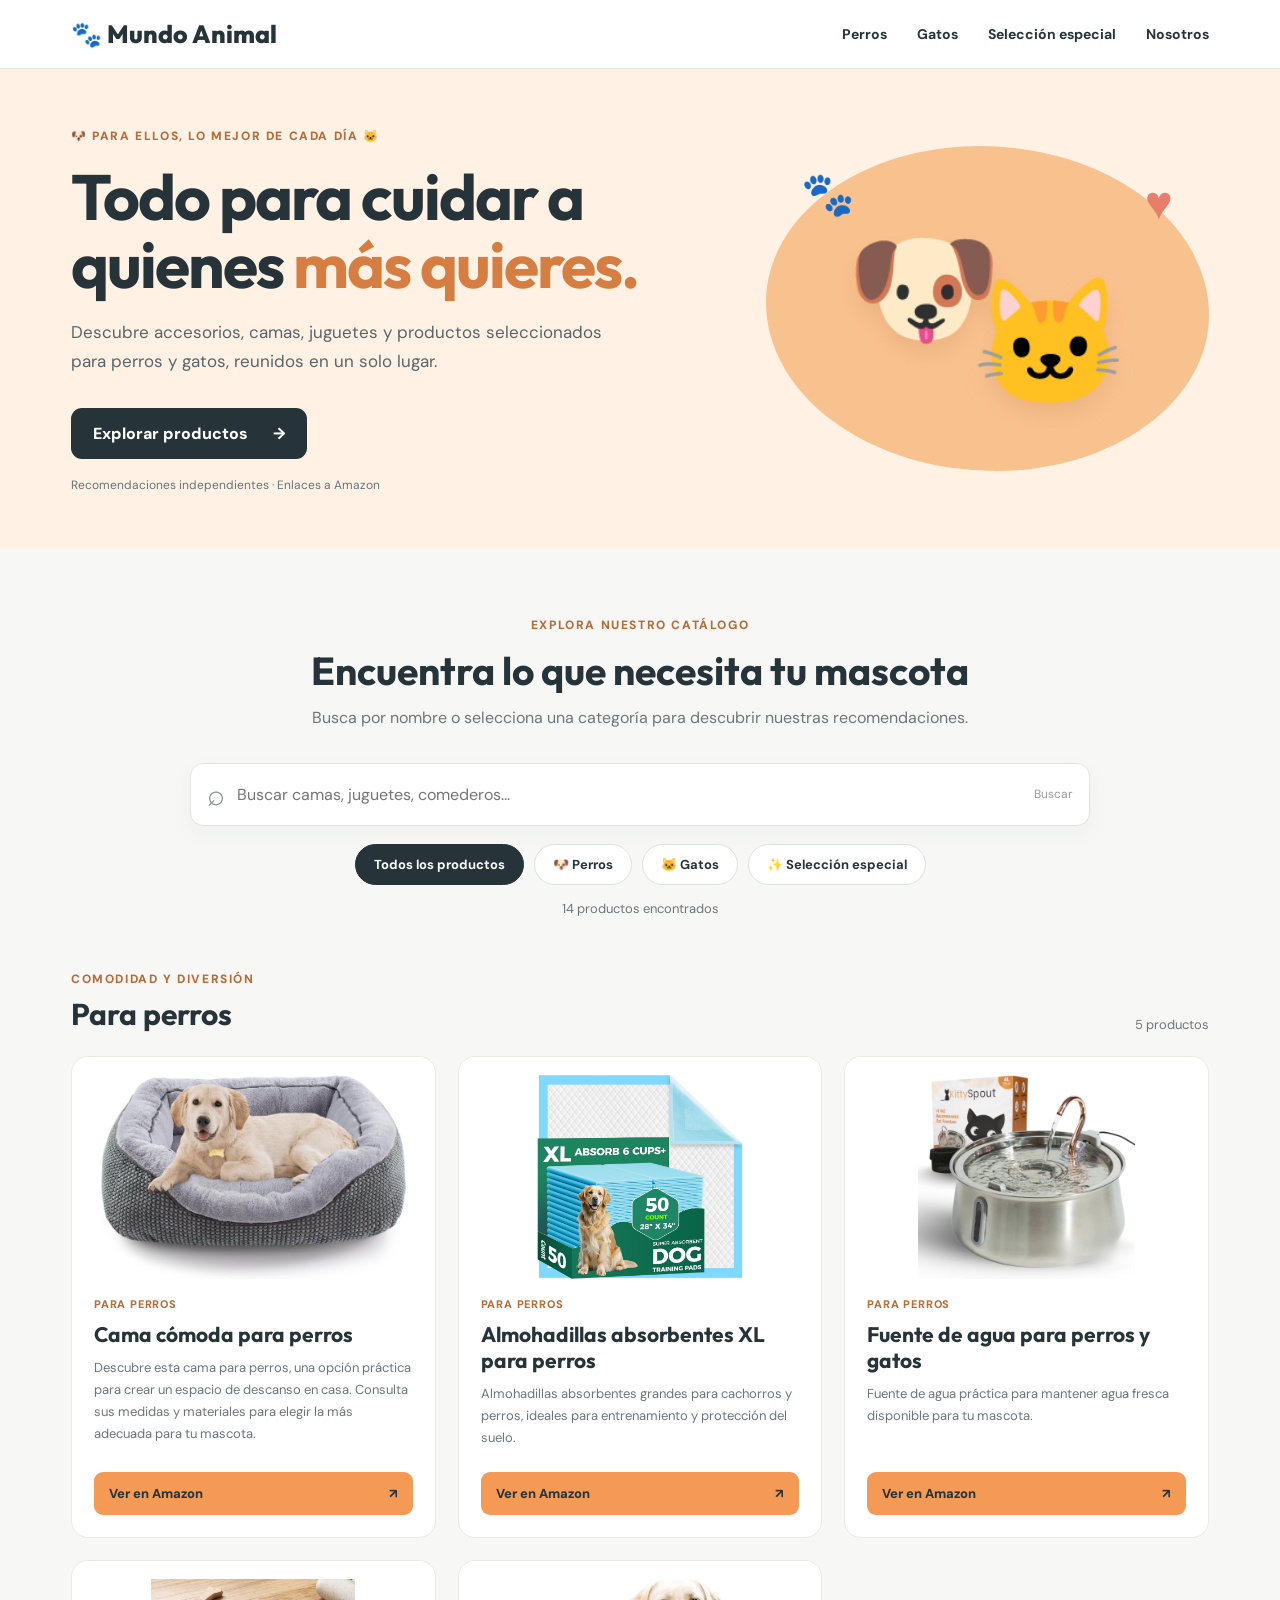
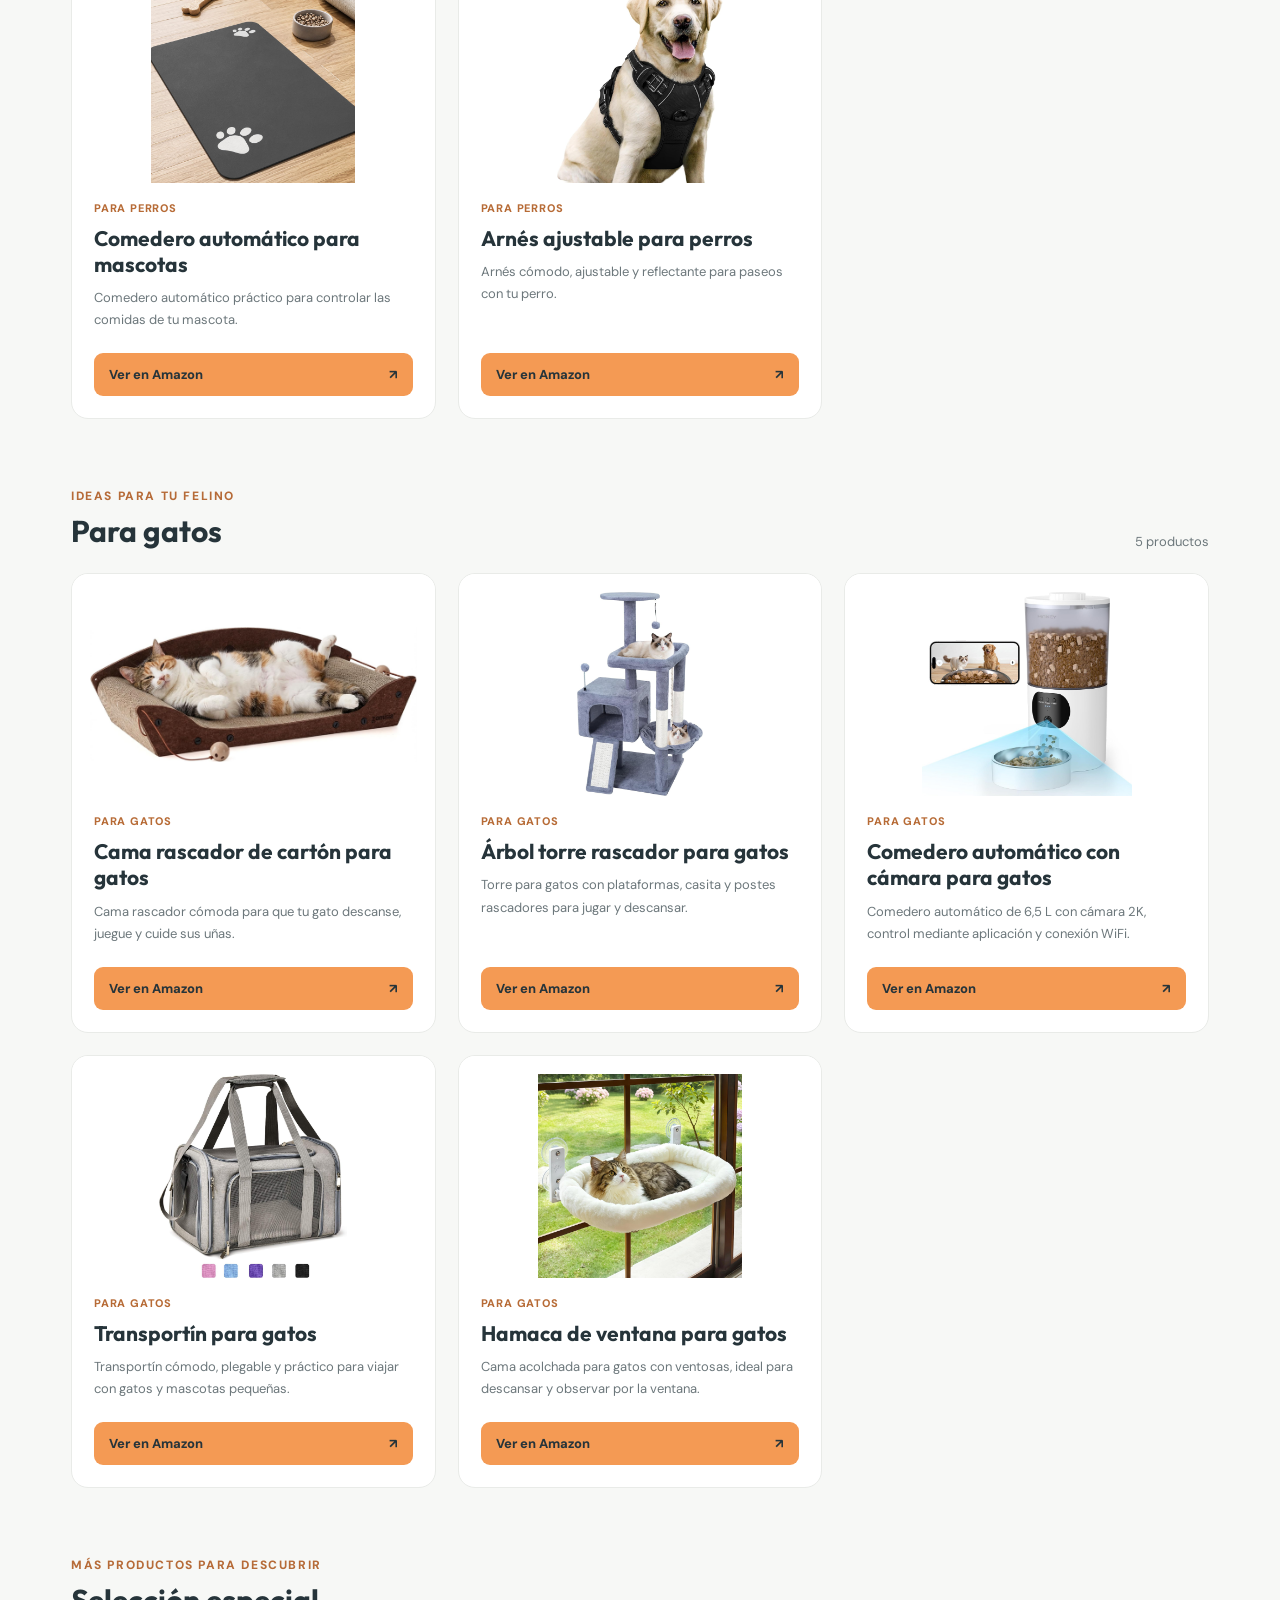
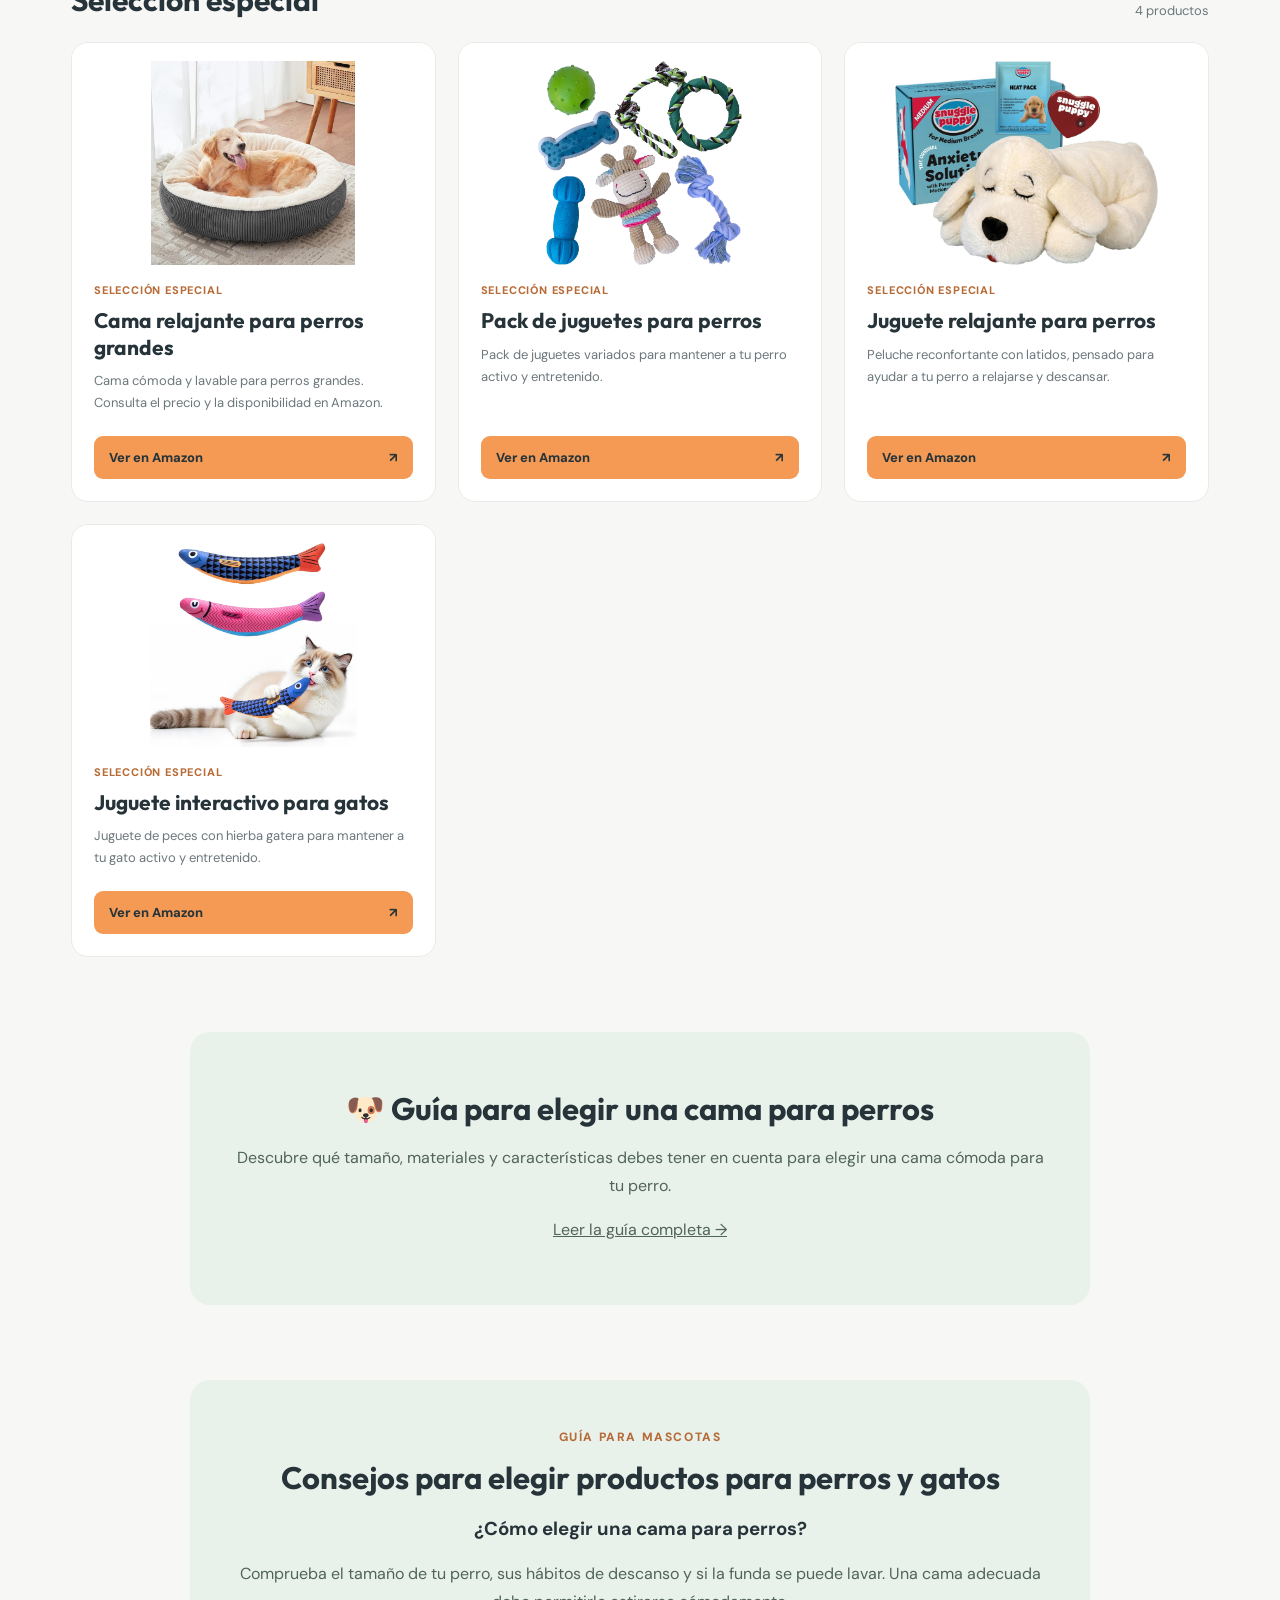
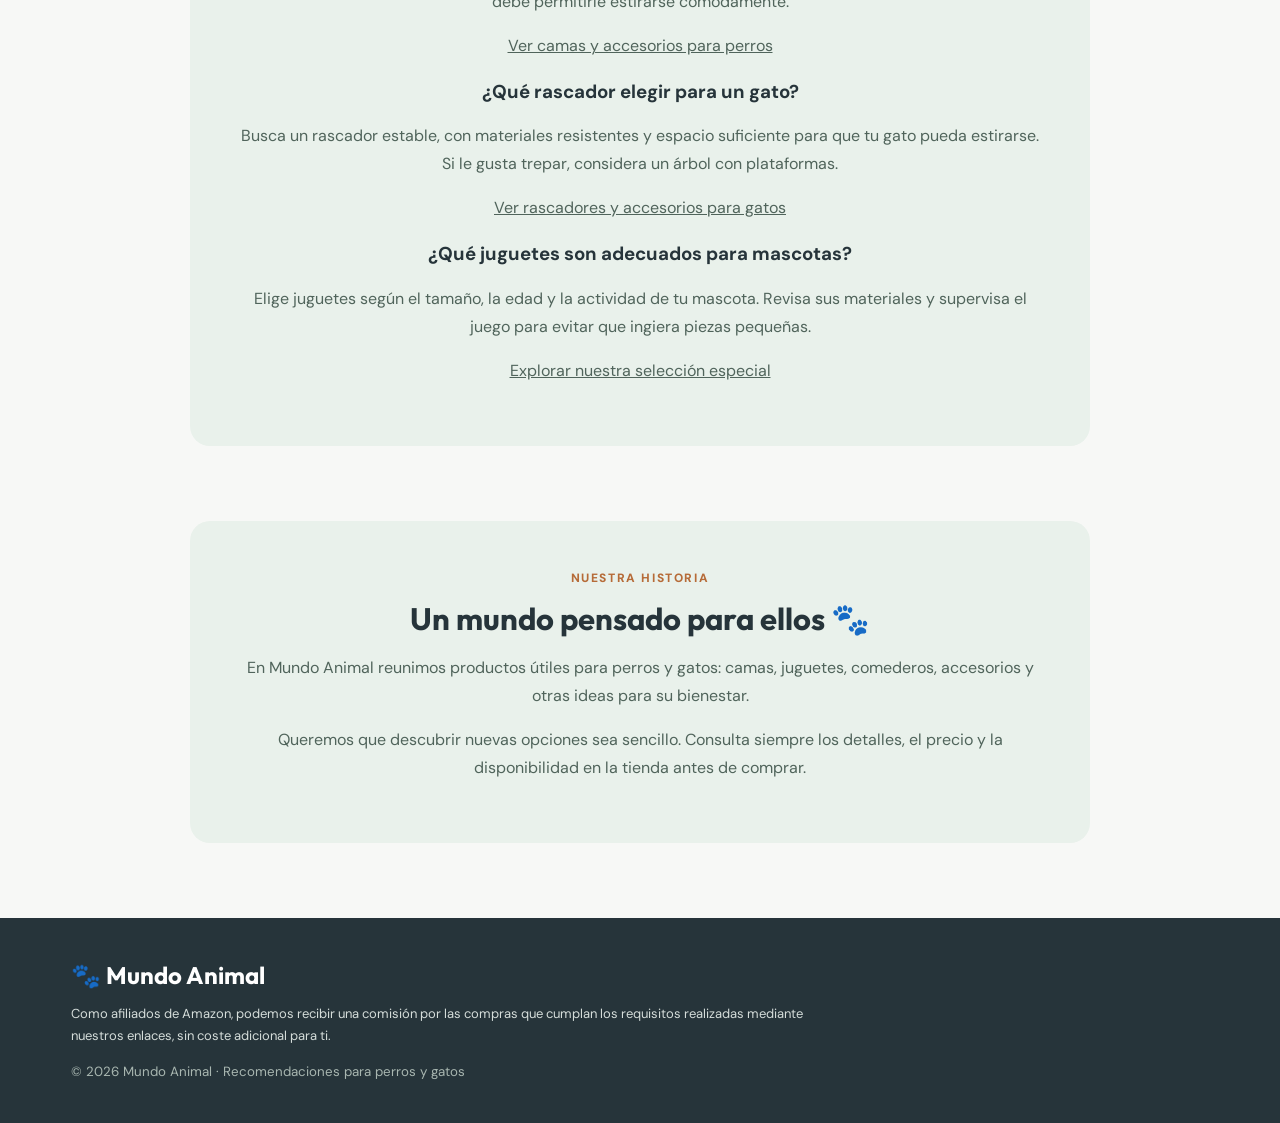
==== commit 1c52303c: "Add guide section for choosing dog beds Added a new section with a guide for choosing a dog bed, inc" ====
--- a/index.html
+++ b/index.html
@@ -29,6 +29,18 @@
 <article class="producto" data-categoria="ofertas"><div class="producto-imagen"><img src="juguete-relajante-perro.jpg" alt="Juguete relajante para perros" loading="lazy"></div><div class="producto-contenido"><span class="etiqueta">Selección especial</span><h3>Juguete relajante para perros</h3><p>Peluche reconfortante con latidos, pensado para ayudar a tu perro a relajarse y descansar.</p><a class="producto-enlace" href="https://link.amazon/B0eAyB4AI" target="_blank" rel="noopener noreferrer nofollow sponsored">Ver en Amazon <span aria-hidden="true">↗</span></a></div></article>
 <article class="producto" data-categoria="ofertas"><div class="producto-imagen"><img src="juguete-peces-gato.jpg" alt="Juguete interactivo para gatos" loading="lazy"></div><div class="producto-contenido"><span class="etiqueta">Selección especial</span><h3>Juguete interactivo para gatos</h3><p>Juguete de peces con hierba gatera para mantener a tu gato activo y entretenido.</p><a class="producto-enlace" href="https://link.amazon/B0hUN5H7m" target="_blank" rel="noopener noreferrer nofollow sponsored">Ver en Amazon <span aria-hidden="true">↗</span></a></div></article></div></section>
 
+<section class="sobre">
+  <h2>🐶 Guía para elegir una cama para perros</h2>
+  <p>Descubre qué tamaño, materiales y características
+  debes tener en cuenta para elegir una cama cómoda
+  para tu perro.</p>
+  <p>
+    <a href="mejores-camas-para-perros.html">
+      Leer la guía completa →
+    </a>
+  </p>
+</section>
+
 <section id="consejos" class="sobre">
   <span class="sobrelinea">GUÍA PARA MASCOTAS</span>
   <h2>Consejos para elegir productos para perros y gatos</h2>
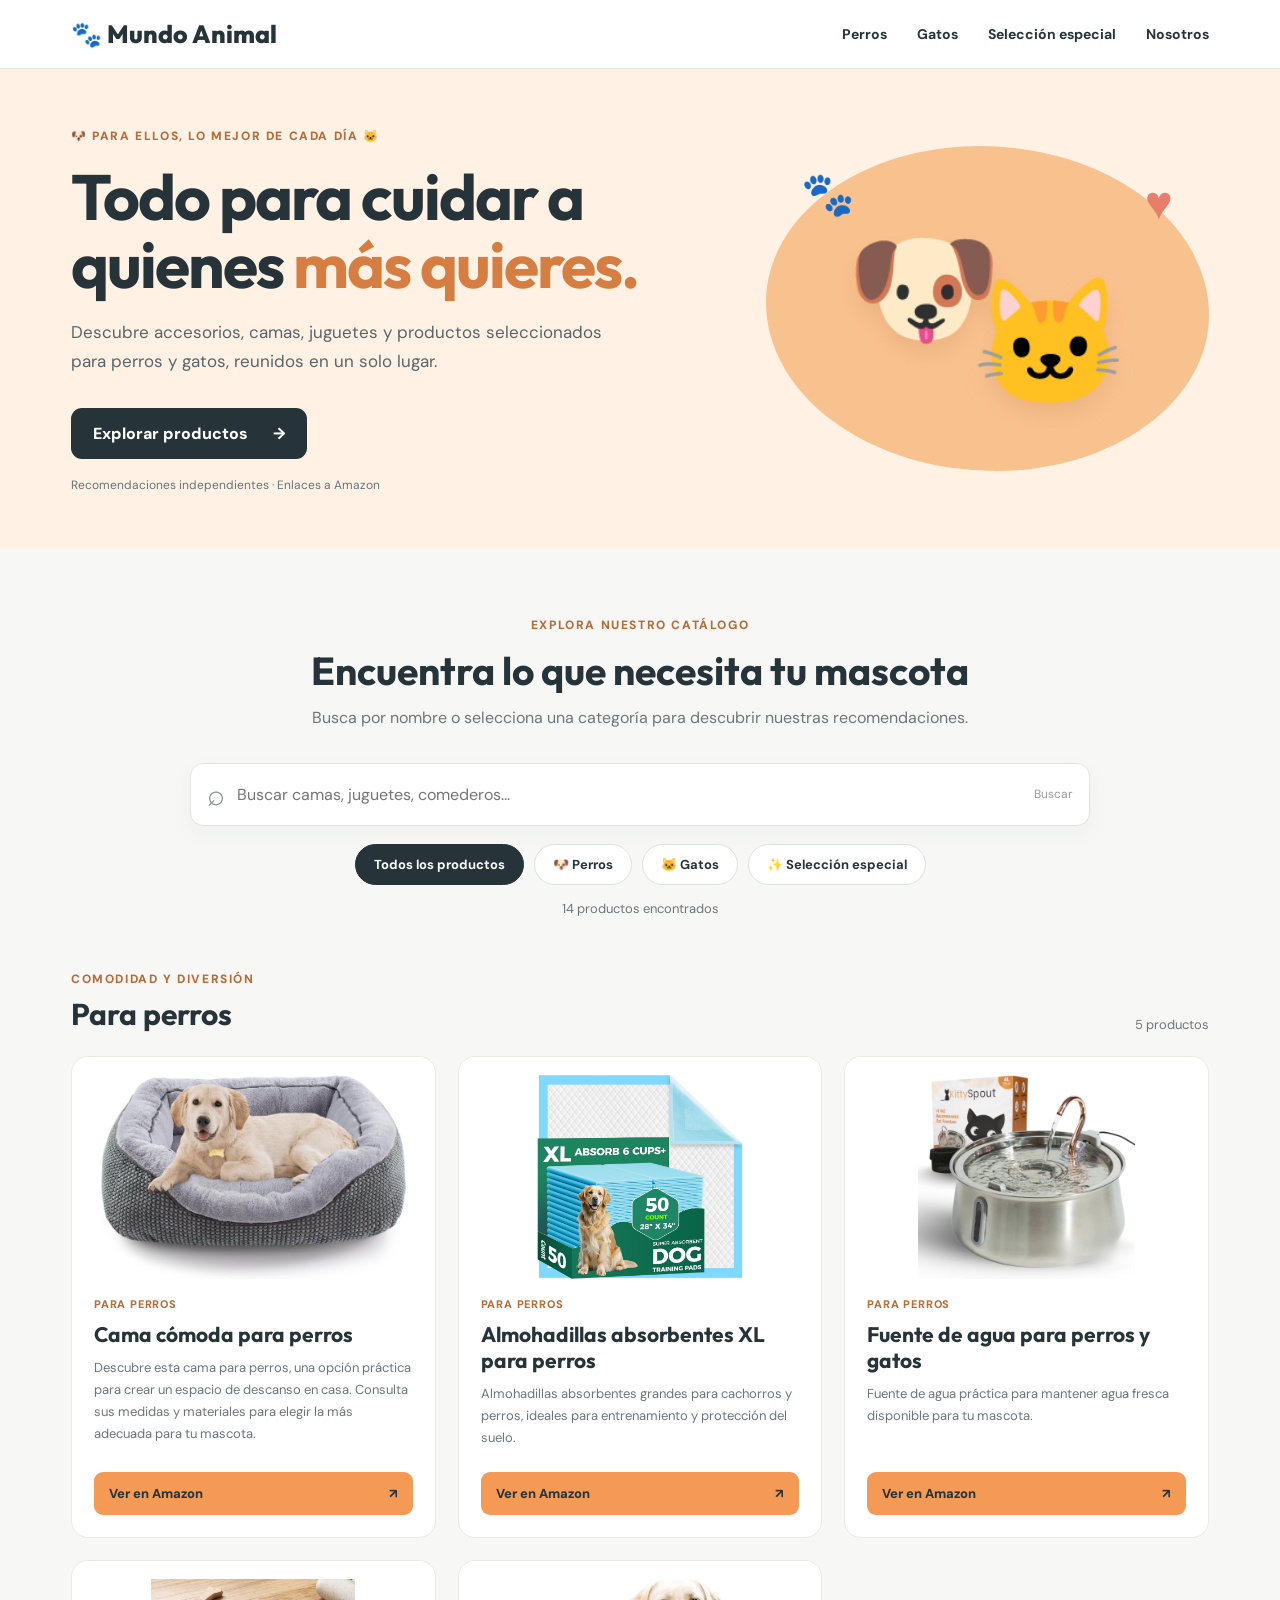
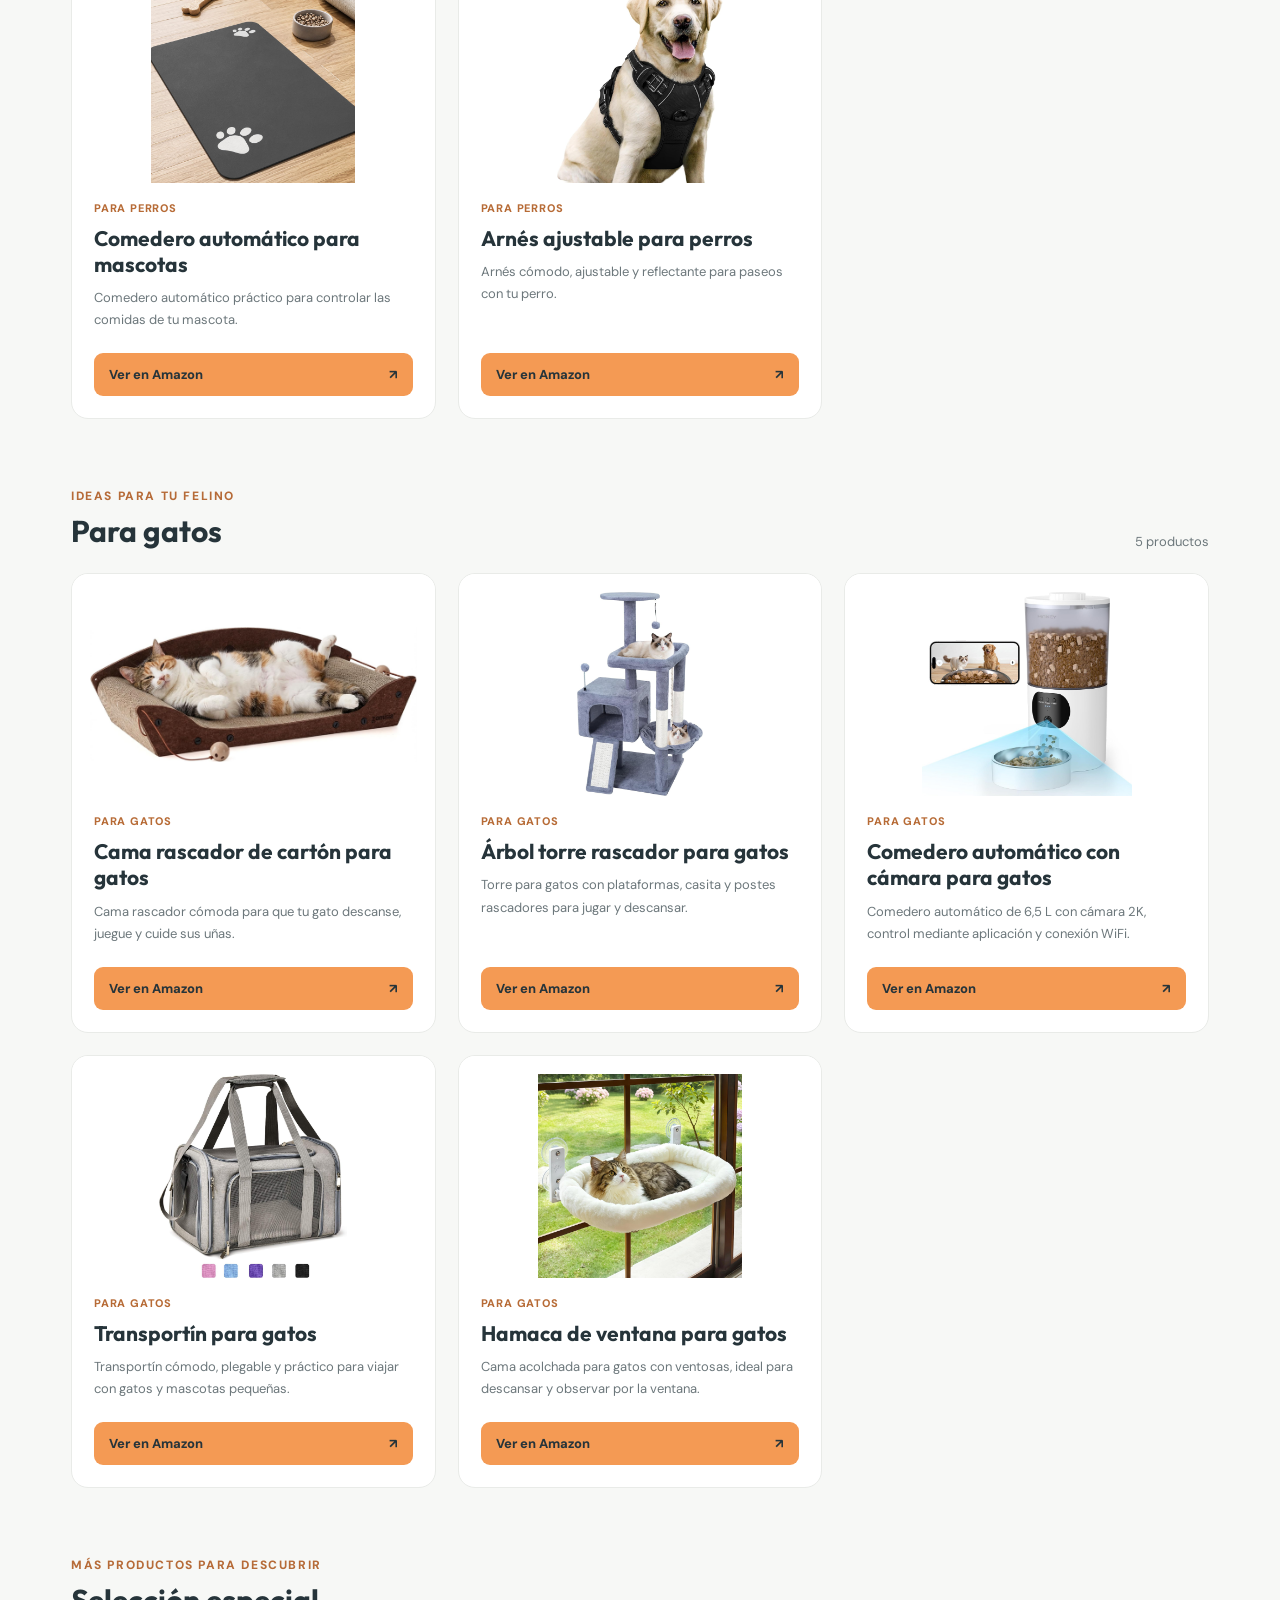
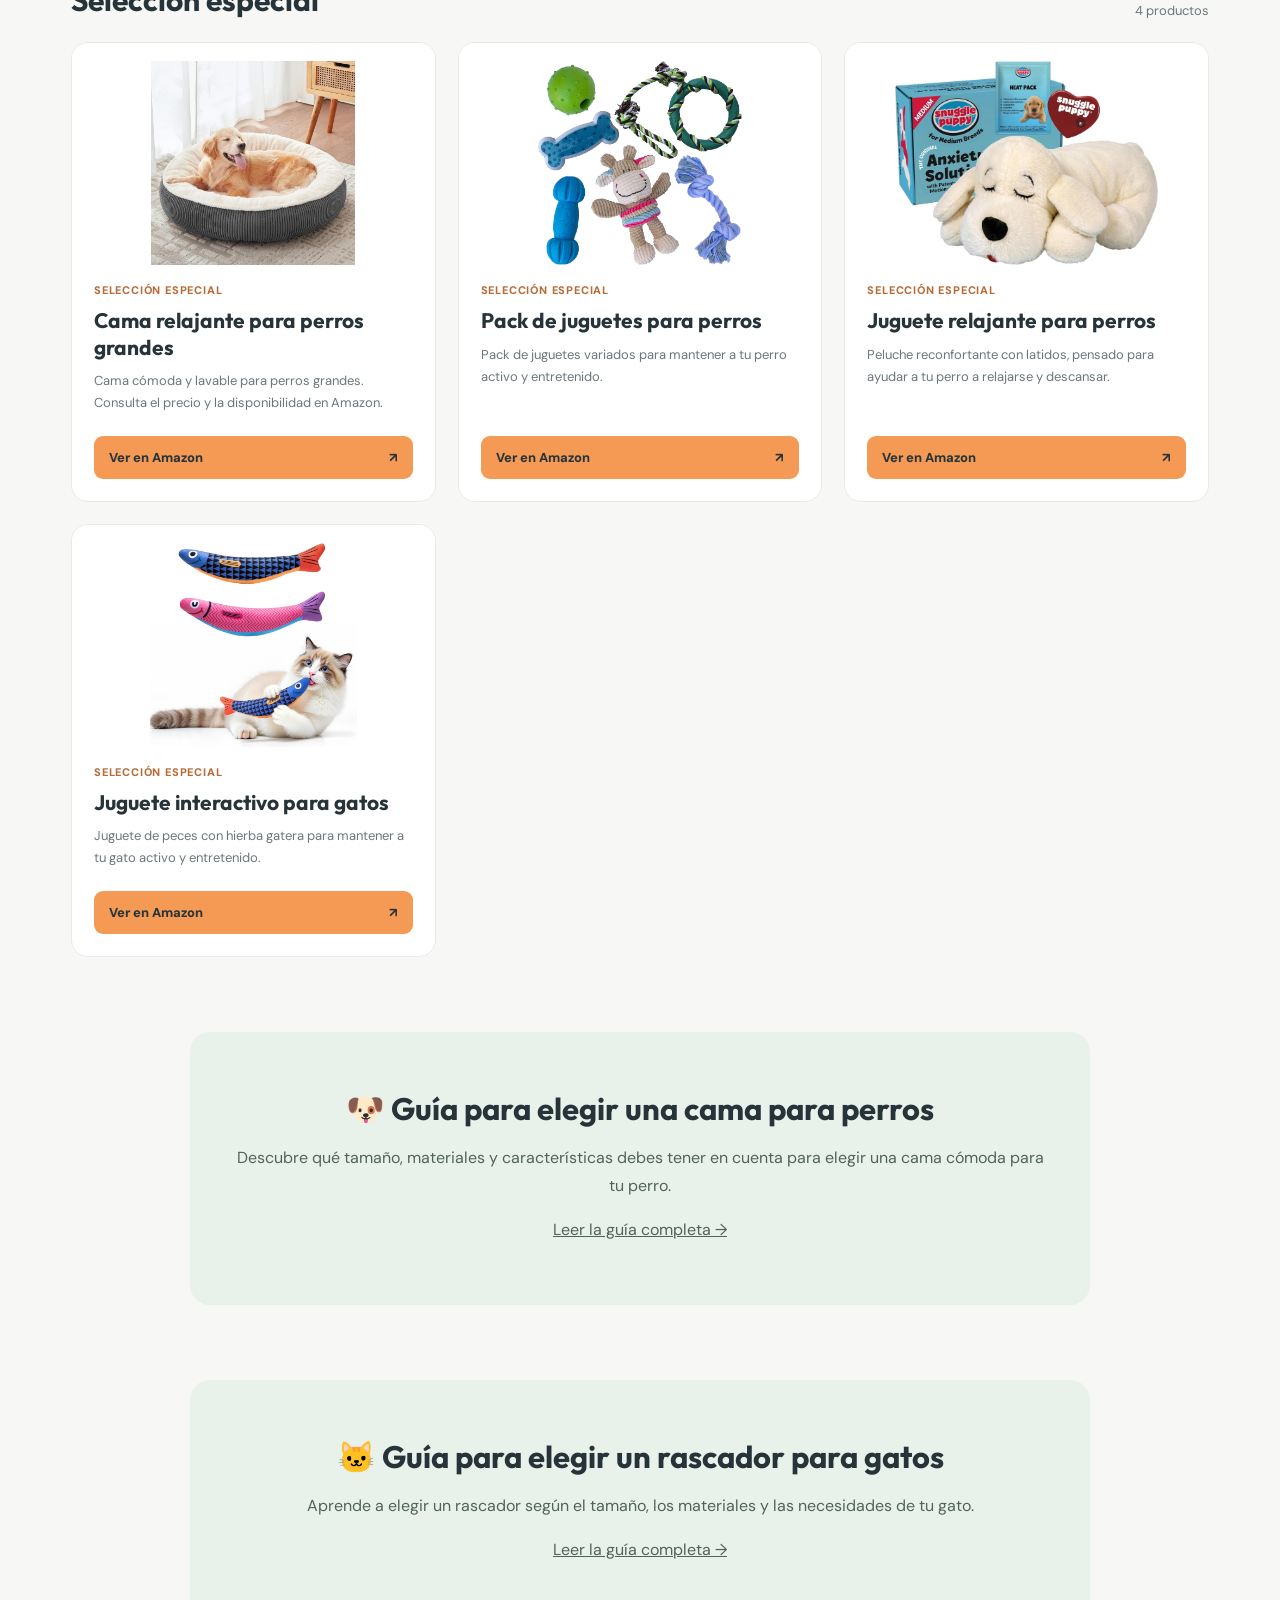
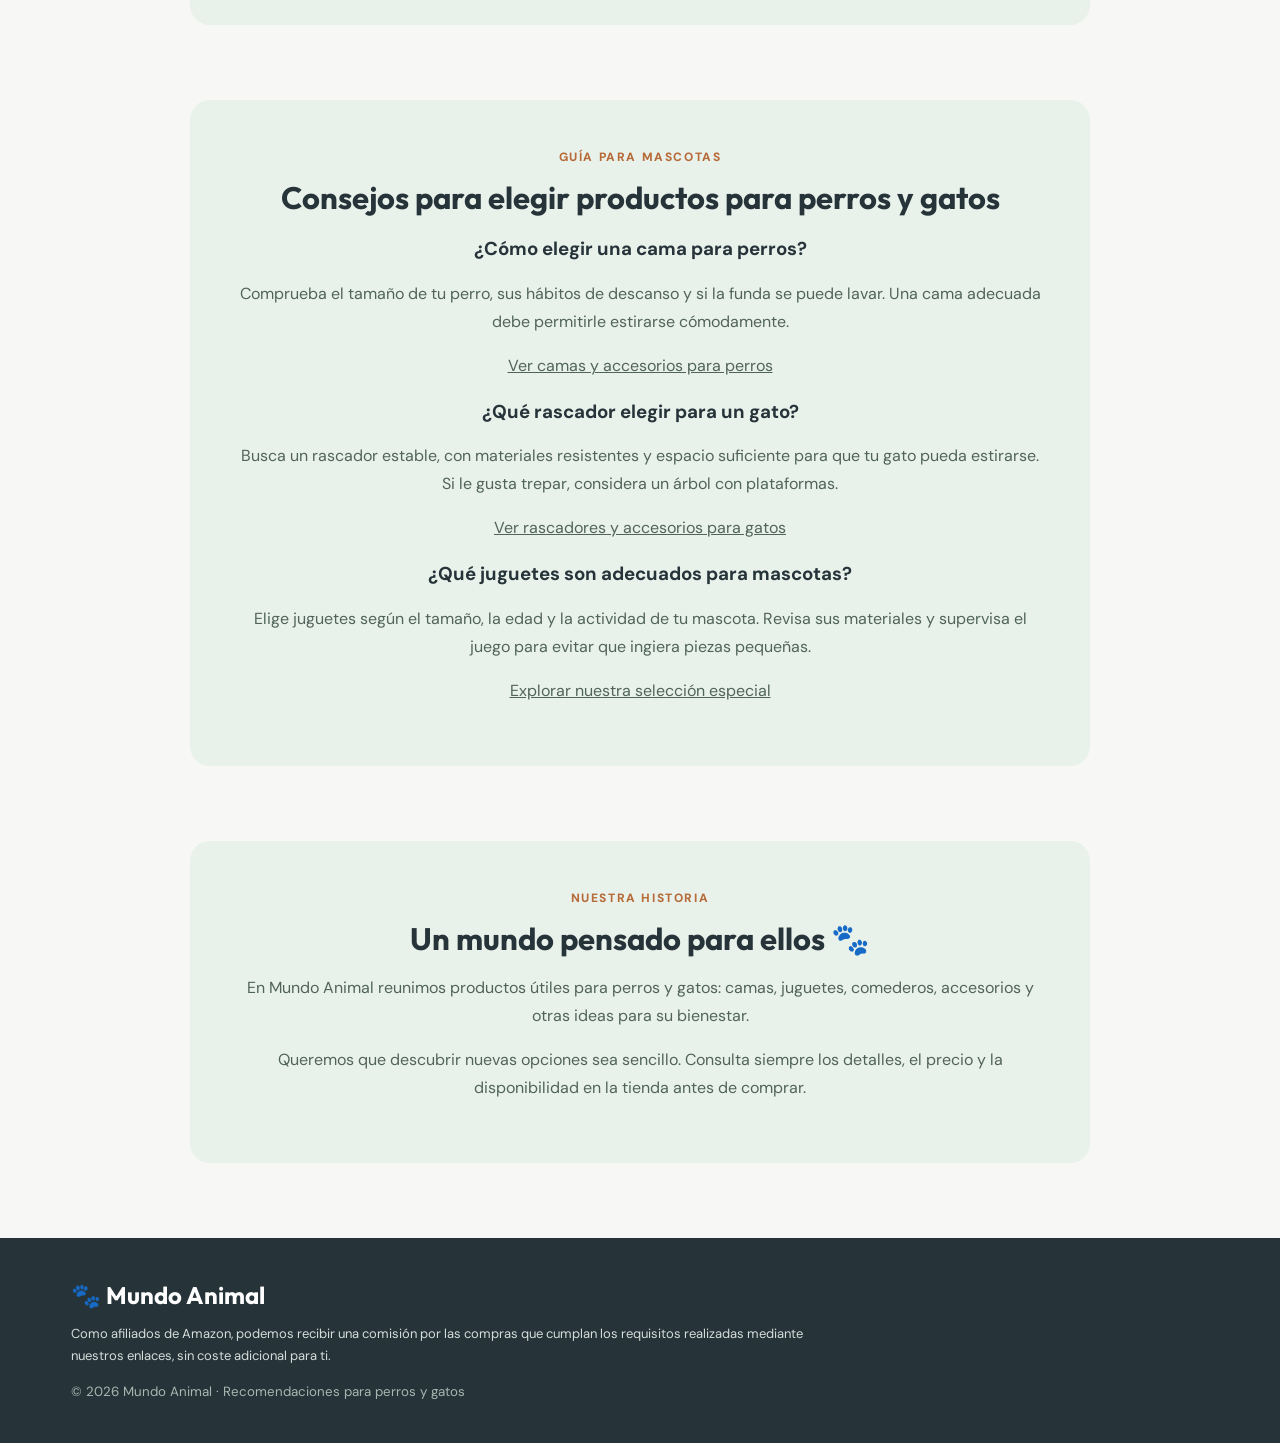
==== commit 0bd270c7: "Add guide section for cat scratcher selection Added a section with a guide for choosing a cat scratc" ====
--- a/index.html
+++ b/index.html
@@ -41,6 +41,17 @@
   </p>
 </section>
 
+<section class="sobre">
+  <h2>🐱 Guía para elegir un rascador para gatos</h2>
+  <p>Aprende a elegir un rascador según el tamaño,
+  los materiales y las necesidades de tu gato.</p>
+  <p>
+    <a href="mejores-rascadores-para-gatos.html">
+      Leer la guía completa →
+    </a>
+  </p>
+</section>
+
 <section id="consejos" class="sobre">
   <span class="sobrelinea">GUÍA PARA MASCOTAS</span>
   <h2>Consejos para elegir productos para perros y gatos</h2>
